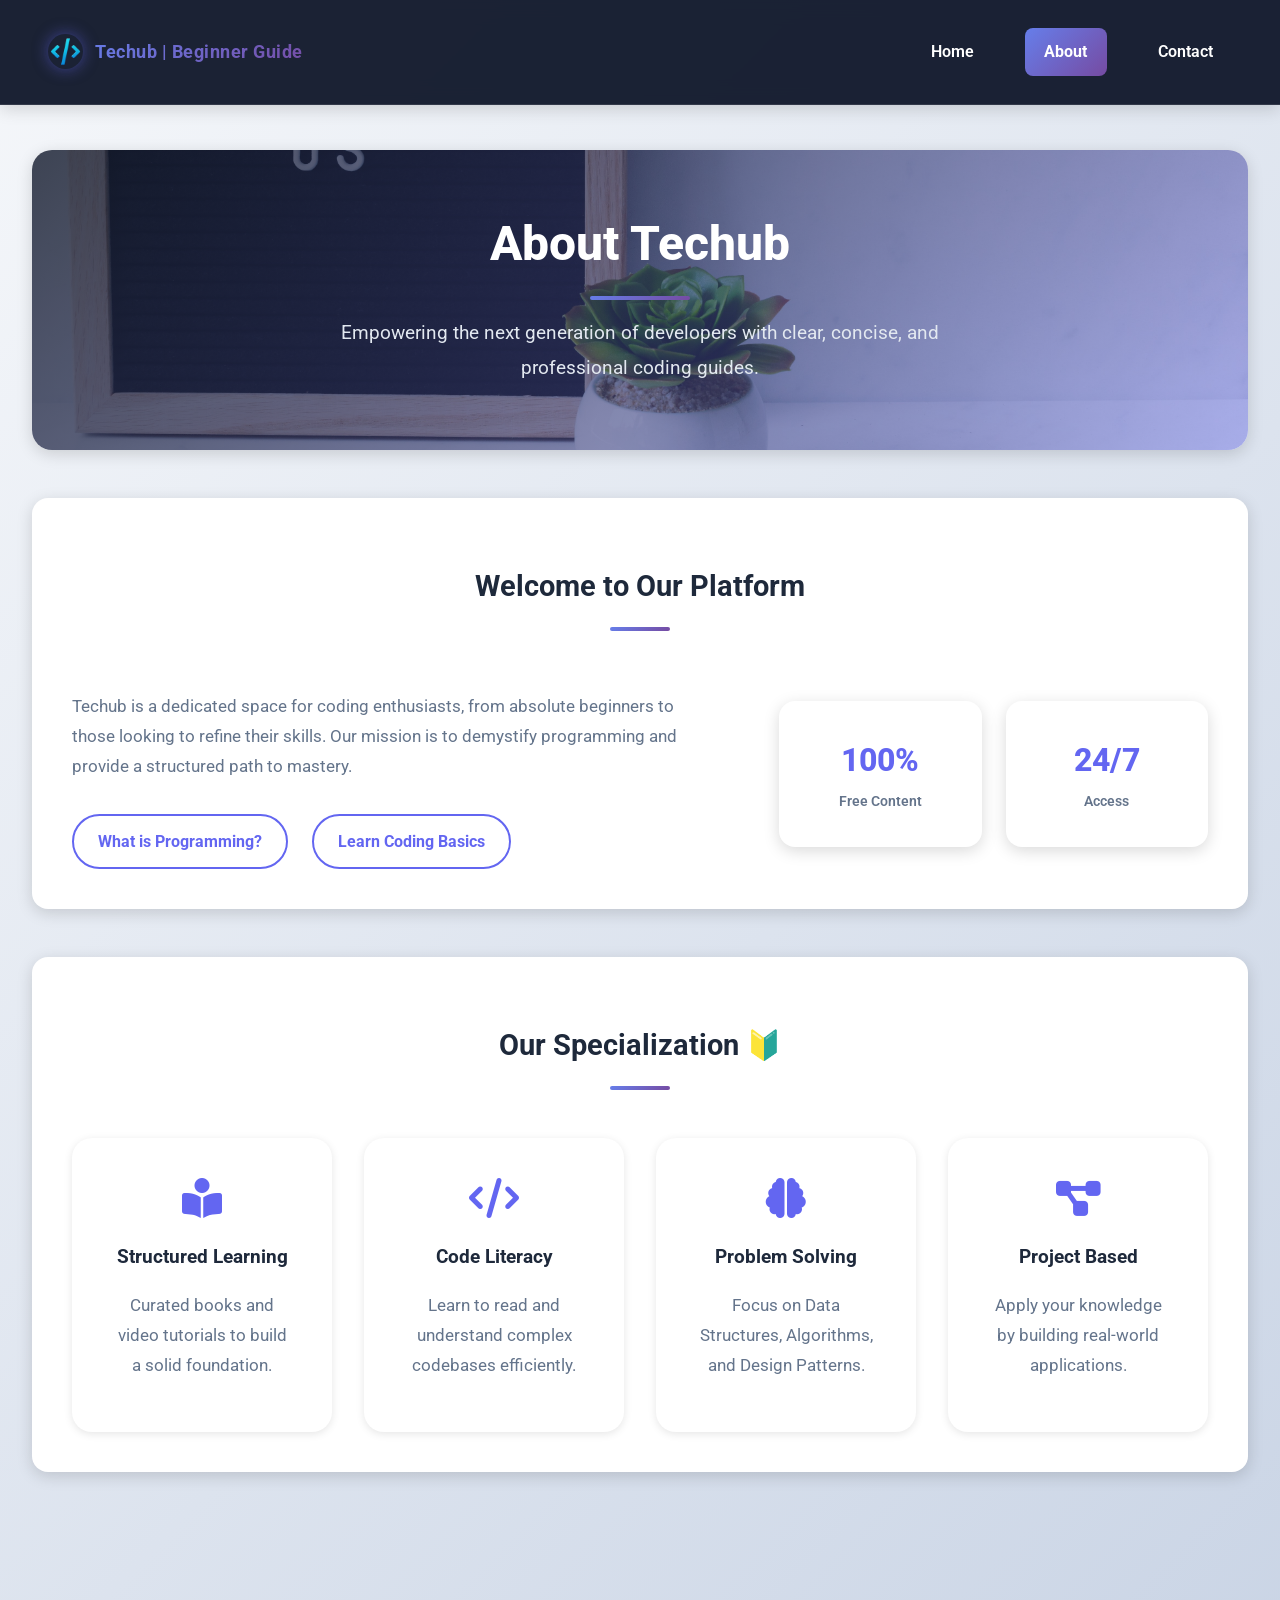
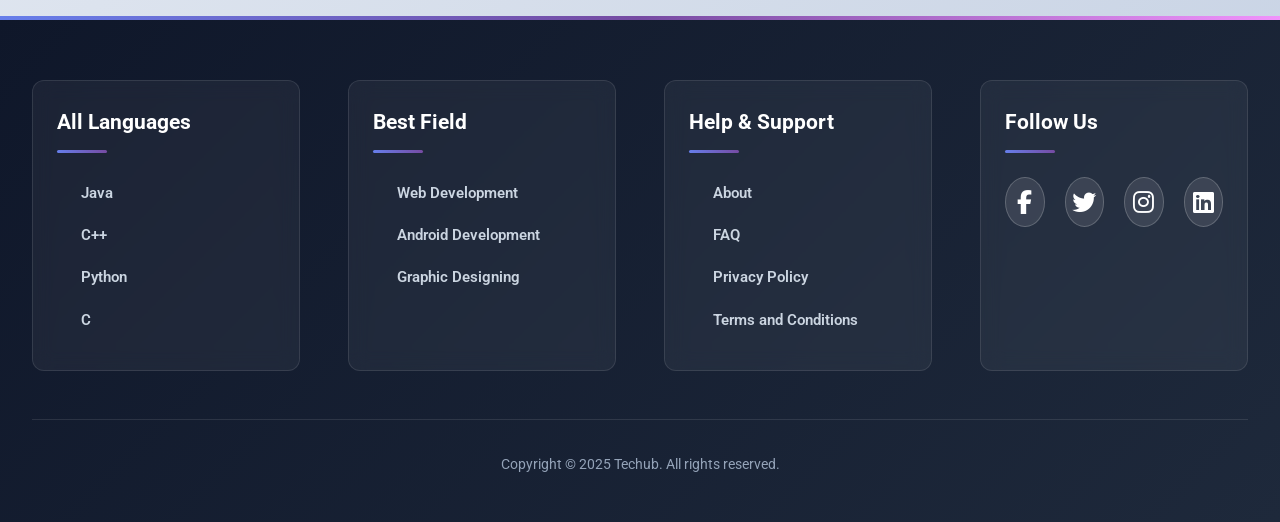
==== html/about.html @ 3363e0a1 "first commit" ====
<!DOCTYPE html>
<html lang="en">

<head>
    <meta charset="UTF-8">
    <meta http-equiv="X-UA-Compatible" content="IE=edge">
    <meta name="viewport" content="width=device-width, initial-scale=1.0">
    <meta name="description" content="Learn about Techub, a platform for coding enthusiasts to explore programming languages and techniques.">

    <!-- Font family -->
    <link href="https://fonts.googleapis.com/css2?family=Roboto:wght@100;400;700&display=swap" rel="stylesheet">

    <!-- Font Awesome CDN -->
    <link rel="stylesheet" href="https://cdnjs.cloudflare.com/ajax/libs/font-awesome/6.4.2/css/all.min.css">

    <!-- CSS -->
    <link rel="stylesheet" href="../css/style.css" type="text/css">
    <link rel="stylesheet" href="../css/footer.css" type="text/css">
    <link rel="stylesheet" href="../css/about.css" type="text/css">

    <!-- Favicon -->
    <link rel="icon" href="../images/codesss.png" type="image/png">

    <title>Techub | About Us</title>
</head>

<body>
    <!-- Navigation bar -->
    <header>
        <nav class="navbar">
            <div class="logo">
                <a href="../index.html">
                    <img src="../images/codesss.png" alt="Techub Logo">
                    <span>Techub | Beginner Guide</span>
                </a>
            </div>
            <button class="menu-toggle" aria-controls="primary-navigation" aria-expanded="false">
                <span class="sr-only">Menu</span>
                <i class="fas fa-bars"></i>
            </button>
            <ul id="primary-navigation" class="nav-links" data-visible="false">
                <li><a href="../index.html">Home</a></li>
                <li><a href="./about.html" class="active">About</a></li>
                <li><a href="./contact.html">Contact</a></li>
            </ul>
        </nav>
    </header>

    <!-- Main content -->
    <main>
        <section class="hero-sub">
            <div class="hero-overlay"></div>
            <img src="../images/about.jpg" alt="About Techub">
            <div class="hero-content">
                <h1>About Techub</h1>
                <p>Empowering the next generation of developers with clear, concise, and professional coding guides.</p>
            </div>
        </section>

        <section class="about-welcome">
            <div class="section-header">
                <h2>Welcome to Our Platform</h2>
                <div class="accent-line"></div>
            </div>
            <div class="welcome-grid">
                <div class="welcome-text">
                    <p>Techub is a dedicated space for coding enthusiasts, from absolute beginners to those looking to refine their skills. Our mission is to demystify programming and provide a structured path to mastery.</p>
                    <div class="welcome-links">
                        <a href="https://www.javatpoint.com/programming-language" class="outline-btn">What is Programming?</a>
                        <a href="https://www.javatpoint.com/c-programming-language-tutorial" class="outline-btn">Learn Coding Basics</a>
                    </div>
                </div>
                <div class="welcome-stats">
                    <div class="mini-stat">
                        <span class="num">100%</span>
                        <span class="label">Free Content</span>
                    </div>
                    <div class="mini-stat">
                        <span class="num">24/7</span>
                        <span class="label">Access</span>
                    </div>
                </div>
            </div>
        </section>

        <section class="specialization-modern">
            <div class="section-header">
                <h2>Our Specialization 🔰</h2>
                <div class="accent-line"></div>
            </div>
            <div class="spec-grid">
                <div class="spec-card">
                    <i class="fas fa-book-reader"></i>
                    <h3>Structured Learning</h3>
                    <p>Curated books and video tutorials to build a solid foundation.</p>
                </div>
                <div class="spec-card">
                    <i class="fas fa-code"></i>
                    <h3>Code Literacy</h3>
                    <p>Learn to read and understand complex codebases efficiently.</p>
                </div>
                <div class="spec-card">
                    <i class="fas fa-brain"></i>
                    <h3>Problem Solving</h3>
                    <p>Focus on Data Structures, Algorithms, and Design Patterns.</p>
                </div>
                <div class="spec-card">
                    <i class="fas fa-project-diagram"></i>
                    <h3>Project Based</h3>
                    <p>Apply your knowledge by building real-world applications.</p>
                </div>
            </div>
        </section>
    </main>

    <!-- Footer -->
    <footer id="footer">
        <div class="f-container">
            <div class="f-row">
                <div class="f-column">
                    <h4>All Languages</h4>
                    <ul>
                        <li><a href="https://www.geeksforgeeks.org/java-tutorial/">Java</a></li>
                        <li><a href="https://www.geeksforgeeks.org/c-plus-plus/">C++</a></li>
                        <li><a href="https://www.geeksforgeeks.org/python-programming-language/">Python</a></li>
                        <li><a href="https://www.geeksforgeeks.org/c-programming-language/">C</a></li>
                    </ul>
                </div>
                <div class="f-column">
                    <h4>Best Field</h4>
                    <ul>
                        <li><a href="https://www.freecodecamp.org/news/tag/web-development/">Web Development</a></li>
                        <li><a href="https://www.freecodecamp.org/news/tag/android-app-development/">Android Development</a></li>
                        <li><a href="https://www.freecodecamp.org/news/tag/graphic-design/">Graphic Designing</a></li>
                    </ul>
                </div>
                <div class="f-column">
                    <h4>Help & Support</h4>
                    <ul>
                        <li><a href="./about.html">About</a></li>
                        <li><a href="./FAQ.html">FAQ</a></li>
                        <li><a href="./privacy_policy.html">Privacy Policy</a></li>
                        <li><a href="./T&C.html">Terms and Conditions</a></li>
                    </ul>
                </div>
                <div class="f-column">
                    <h4>Follow Us</h4>
                    <div class="social-links">
                        <a href="https://www.facebook.com/" target="_blank"><i class="fab fa-facebook-f"></i></a>
                        <a href="https://twitter.com/keshav_legend" target="_blank"><i class="fab fa-twitter"></i></a>
                        <a href="https://www.instagram.com/keshav._.legend/?hl=en" target="_blank"><i class="fab fa-instagram"></i></a>
                        <a href="https://www.linkedin.com/in/keshav-jha%F0%9F%94%B0-7325a3212/" target="_blank"><i class="fa-brands fa-linkedin"></i></a>
                    </div>
                </div>
            </div>
        </div>
        <p class="copyright">Copyright © 2025 Techub. All rights reserved.</p>
    </footer>

    <!-- JavaScript -->
    <script src="../js/script.js" type="text/javascript"></script>
</body>

</html>
---- css/style.css ----
/* MODERN NAVBAR STYLES */
:root {
    --primary-color: #6366f1;
    --secondary-color: #8b5cf6;
    --accent-color: #10b981;
    --dark-bg: #0f172a;
    --card-bg: #ffffff;
    --text-primary: #1e293b;
    --text-secondary: #64748b;
    --gradient-1: linear-gradient(135deg, #667eea 0%, #764ba2 100%);
    --gradient-2: linear-gradient(135deg, #f093fb 0%, #f5576c 100%);
    --shadow-sm: 0 2px 8px rgba(0, 0, 0, 0.1);
    --shadow-md: 0 4px 16px rgba(0, 0, 0, 0.15);
    --shadow-lg: 0 8px 32px rgba(0, 0, 0, 0.2);
}

.navbar {
    display: flex;
    justify-content: space-between;
    align-items: center;
    background: rgba(15, 23, 42, 0.95);
    backdrop-filter: blur(10px);
    line-height: 6vh;
    padding: 8px 2rem;
    position: fixed;
    width: 100%;
    top: 0;
    z-index: 1000;
    transition: all 0.3s ease;
    box-shadow: var(--shadow-md);
    border-bottom: 1px solid rgba(255, 255, 255, 0.1);
}

.navbar.scrolled {
    padding: 5px 2rem;
    background: rgba(15, 23, 42, 0.98);
    box-shadow: var(--shadow-lg);
}

.logo {
    display: flex;
    align-items: center;
    justify-content: center;
    margin-left: 1rem;
}

.logo a {
    display: flex;
    align-items: center;
    flex-wrap: nowrap;
    text-decoration: none;
    transition: transform 0.3s ease;
}

.logo a:hover {
    transform: scale(1.05);
}

.logo img {
    width: 35px;
    height: 35px;
    margin-right: 0.75rem;
    border-radius: 50%;
    box-shadow: 0 0 15px rgba(99, 102, 241, 0.5);
    transition: all 0.3s ease;
}

.logo img:hover {
    box-shadow: 0 0 25px rgba(99, 102, 241, 0.8);
}

.logo a span {
    color: #fff;
    font-size: 1.1rem;
    font-weight: 700;
    background: linear-gradient(135deg, #667eea 0%, #764ba2 100%);
    -webkit-background-clip: text;
    -webkit-text-fill-color: transparent;
    background-clip: text;
    letter-spacing: 0.5px;
}

.menu-toggle {
    display: none;
    background: none;
    border: none;
    color: #fff;
    font-size: 1.8rem;
    cursor: pointer;
    padding: 0.5rem;
    border-radius: 8px;
    transition: all 0.3s ease;
}

.menu-toggle:hover {
    background-color: rgba(99, 102, 241, 0.2);
    transform: rotate(90deg);
}

.menu-toggle:focus {
    outline: 2px solid #6366f1;
}

.nav-links {
    list-style: none;
    display: flex;
    align-items: center;
    justify-content: center;
    margin-right: 1rem;
    padding: 0;
    gap: 2rem;
}

.nav-links a {
    color: #fff;
    text-decoration: none;
    font-size: 1rem;
    font-weight: 600;
    padding: 0.6rem 1.2rem;
    border-radius: 8px;
    transition: all 0.2s ease-in-out;
    display: flex;
    align-items: center;
    justify-content: center;
}

.nav-links a:hover {
    background-color: rgba(255, 255, 255, 0.1);
    color: #fff;
}

.nav-links a.active {
    background: var(--gradient-1);
    color: #fff;
    font-weight: 700;
}

.sr-only {
    position: absolute;
    width: 1px;
    height: 1px;
    padding: 0;
    margin: -1px;
    overflow: hidden;
    clip: rect(0, 0, 0, 0);
    white-space: nowrap;
    border: 0;
}

/* General styles */
* {
    margin: 0;
    padding: 0;
    box-sizing: border-box;
}

html {
    scroll-behavior: smooth;
}

body {
    font-family: 'Inter', 'Roboto', sans-serif;
    margin: 0;
    padding-top: 70px;
    line-height: 1.7;
    color: var(--text-primary);
    background: linear-gradient(135deg, #f5f7fa 0%, #c3cfe2 100%);
    min-height: 100vh;
}

main {
    max-width: 1400px;
    margin: 0 auto;
    padding: 2rem;
}

section {
    margin: 3rem 0;
    padding: 2.5rem;
    background: var(--card-bg);
    border-radius: 16px;
    box-shadow: var(--shadow-md);
    transition: all 0.3s ease;
    animation: fadeInUp 0.6s ease-out;
}

section:hover {
    transform: translateY(-5px);
    box-shadow: var(--shadow-lg);
}

@keyframes fadeInUp {
    from {
        opacity: 0;
        transform: translateY(30px);
    }
    to {
        opacity: 1;
        transform: translateY(0);
    }
}

h1 {
    color: var(--text-primary);
    font-size: 2.5rem;
    margin-bottom: 1.5rem;
    font-weight: 800;
    background: var(--gradient-1);
    -webkit-background-clip: text;
    -webkit-text-fill-color: transparent;
    background-clip: text;
    text-align: center;
    position: relative;
    padding-bottom: 1rem;
}

h1::after {
    content: '';
    position: absolute;
    bottom: 0;
    left: 50%;
    transform: translateX(-50%);
    width: 100px;
    height: 4px;
    background: var(--gradient-1);
    border-radius: 2px;
}

h2 {
    color: var(--text-primary);
    font-size: 1.8rem;
    margin-bottom: 1rem;
    font-weight: 700;
    margin-top: 1.5rem;
}

p, ul {
    font-size: 1.05rem;
    margin: 0.75rem 0;
    color: var(--text-secondary);
    line-height: 1.8;
}

ul {
    padding-left: 2rem;
}

ul li {
    margin: 0.5rem 0;
    position: relative;
}

ul li::marker {
    color: var(--accent-color);
}

img {
    max-width: 100%;
    height: auto;
    display: block;
    margin: 1.5rem auto;
    border-radius: 12px;
    box-shadow: var(--shadow-sm);
}

.youtube {
    display: grid;
    grid-template-columns: repeat(auto-fit, minmax(300px, 1fr));
    gap: 1.5rem;
    margin-top: 1.5rem;
}

.youtube iframe {
    width: 100%;
    aspect-ratio: 16 / 9;
    border-radius: 12px;
    box-shadow: var(--shadow-md);
    transition: all 0.3s ease;
}

.youtube iframe:hover {
    transform: scale(1.02);
    box-shadow: var(--shadow-lg);
}

a {
    color: var(--primary-color);
    text-decoration: none;
    font-weight: 600;
    transition: all 0.3s ease;
}

a:hover {
    color: var(--secondary-color);
    text-decoration: none;
}

/* Hero Section Enhancement */
.hero {
    position: relative;
    overflow: hidden;
    padding: 0;
    min-height: 500px;
    display: flex;
    align-items: center;
    justify-content: center;
}

.hero-overlay {
    position: absolute;
    top: 0;
    left: 0;
    width: 100%;
    height: 100%;
    background: linear-gradient(135deg, rgba(15, 23, 42, 0.8) 0%, rgba(99, 102, 241, 0.4) 100%);
    z-index: 1;
}

.hero img {
    position: absolute;
    top: 0;
    left: 0;
    width: 100%;
    height: 100%;
    object-fit: cover;
    z-index: 0;
    margin: 0;
    border-radius: 0;
}

.hero .text-content {
    position: relative;
    z-index: 2;
    text-align: center;
    padding: 4rem 2rem;
    max-width: 900px;
    margin: 0 auto;
    background: none;
    border-radius: 0;
}

.hero-title {
    font-size: 3.5rem;
    font-weight: 800;
    color: #fff;
    margin-bottom: 1.5rem;
    line-height: 1.2;
    background: linear-gradient(to right, #fff, #cbd5e1);
    -webkit-background-clip: text;
    -webkit-text-fill-color: transparent;
    text-shadow: none;
}

.hero-subtitle {
    font-size: 1.25rem;
    color: #e2e8f0 !important;
    margin-bottom: 2.5rem;
    max-width: 700px;
    margin-left: auto;
    margin-right: auto;
}

.hero-features {
    display: flex;
    justify-content: center;
    gap: 2rem;
    margin-bottom: 3rem;
    flex-wrap: wrap;
}

.hero-features span {
    background: rgba(255, 255, 255, 0.1);
    padding: 0.75rem 1.5rem;
    border-radius: 50px;
    backdrop-filter: blur(5px);
    border: 1px solid rgba(255, 255, 255, 0.2);
    font-size: 0.95rem;
    color: #fff;
    display: flex;
    align-items: center;
    gap: 0.5rem;
}

.cta-button {
    display: inline-flex;
    align-items: center;
    gap: 0.75rem;
    background: var(--gradient-1);
    color: #fff !important;
    padding: 1.25rem 2.5rem;
    border-radius: 50px;
    font-size: 1.1rem;
    font-weight: 700;
    transition: all 0.3s cubic-bezier(0.4, 0, 0.2, 1);
    box-shadow: 0 10px 25px rgba(99, 102, 241, 0.4);
}

.cta-button:hover {
    transform: translateY(-3px) scale(1.02);
    box-shadow: 0 15px 35px rgba(99, 102, 241, 0.6);
    color: #fff;
}

/* Stats Section */
.stats-section {
    display: grid;
    grid-template-columns: repeat(3, 1fr);
    gap: 2rem;
    margin: -3rem auto 3rem;
    position: relative;
    z-index: 10;
    max-width: 1000px;
    padding: 2.5rem;
    background: #fff;
    border-radius: 20px;
    box-shadow: var(--shadow-lg);
}

.stat-item {
    text-align: center;
    display: flex;
    flex-direction: column;
    align-items: center;
}

.stat-item i {
    font-size: 2.5rem;
    margin-bottom: 1rem;
    background: var(--gradient-1);
    -webkit-background-clip: text;
    -webkit-text-fill-color: transparent;
}

.stat-number {
    font-size: 2.5rem;
    font-weight: 800;
    color: var(--text-primary);
    line-height: 1;
    margin-bottom: 0.25rem;
}

.stat-label {
    font-size: 1rem;
    color: var(--text-secondary);
    font-weight: 600;
    text-transform: uppercase;
    letter-spacing: 1px;
}

/* Section Header */
.section-header {
    text-align: center;
    margin-bottom: 3rem;
}

.section-header p {
    font-size: 1.2rem;
    color: var(--text-secondary);
    max-width: 600px;
    margin: 0 auto;
}

.languages {
    background: linear-gradient(135deg, #0f172a 0%, #1e293b 100%);
    color: #fff;
    padding: 5rem 2rem;
}

.languages-grid {
    display: grid;
    grid-template-columns: repeat(auto-fit, minmax(320px, 1fr));
    gap: 2.5rem;
    margin-top: 3rem;
}

.language-card {
    background: rgba(255, 255, 255, 0.05);
    padding: 2.5rem;
    margin: 0;
    border-radius: 20px;
    backdrop-filter: blur(10px);
    border: 1px solid rgba(255, 255, 255, 0.1);
    transition: all 0.4s cubic-bezier(0.175, 0.885, 0.32, 1.275);
    display: flex;
    flex-direction: column;
}

.language-card.featured {
    background: rgba(99, 102, 241, 0.1);
    border-color: rgba(99, 102, 241, 0.3);
    transform: scale(1.05);
    z-index: 1;
    box-shadow: 0 20px 40px rgba(0, 0, 0, 0.3);
}

.language-card:hover {
    background: rgba(255, 255, 255, 0.1);
    transform: translateY(-10px) scale(1.02);
    box-shadow: 0 25px 50px rgba(0, 0, 0, 0.4);
    border-color: rgba(255, 255, 255, 0.2);
}

.language-card h2 {
    color: #fff;
    margin-top: 0;
    font-size: 1.75rem;
    margin-bottom: 1.5rem;
    display: flex;
    align-items: center;
    gap: 1rem;
}

.language-card h2 i {
    color: var(--primary-color);
    font-size: 2rem;
}

.language-card.featured h2 i {
    color: #fff;
}

.card-content p {
    color: #cbd5e1 !important;
    margin: 1.25rem 0;
    display: flex; 
    align-items: flex-start;
    gap: 1rem;
    line-height: 1.6;
}

.card-content p i {
    color: var(--accent-color);
    margin-top: 0.25rem;
    flex-shrink: 0;
}

.language-card.featured .card-content p i {
    color: #fff;
}

/* JavaScript Section */
.js-content {
    display: grid;
    grid-template-columns: 1.2fr 1fr;
    gap: 3rem;
    align-items: center;
}

.code-window {
    background: #0f172a;
    border-radius: 12px;
    overflow: hidden;
    box-shadow: var(--shadow-lg);
    margin-top: 2rem;
}

.code-header {
    background: #1e293b;
    padding: 0.75rem 1rem;
    display: flex;
    align-items: center;
    gap: 0.5rem;
}

.dot {
    width: 12px;
    height: 12px;
    border-radius: 50%;
}

.dot.red { background: #ef4444; }
.dot.yellow { background: #f59e0b; }
.dot.green { background: #10b981; }

.file-name {
    color: #94a3b8;
    font-size: 0.85rem;
    margin-left: 0.5rem;
    font-family: monospace;
}

.code-example {
    background: transparent;
    border: none;
    margin: 0;
    padding: 1.5rem;
}

.youtube-grid {
    display: flex;
    flex-direction: column;
    gap: 1.5rem;
}

.youtube-grid iframe {
    width: 100%;
    aspect-ratio: 16 / 9;
    border-radius: 12px;
    box-shadow: var(--shadow-md);
}

/* React Section */
.react-section {
    background: linear-gradient(135deg, #f8fafc 0%, #e2e8f0 100%);
}

.react-container {
    display: grid;
    grid-template-columns: 1fr 1fr;
    gap: 4rem;
    align-items: center;
}

.react-features {
    display: flex;
    flex-direction: column;
    gap: 2rem;
    margin-top: 2.5rem;
}

.react-feature {
    display: flex;
    gap: 1.5rem;
    align-items: flex-start;
}

.react-feature i {
    font-size: 1.5rem;
    color: #61dafb;
    background: #20232a;
    padding: 1rem;
    border-radius: 12px;
    flex-shrink: 0;
}

.react-feature h3 {
    margin: 0 0 0.5rem;
    font-size: 1.25rem;
    color: var(--text-primary);
}

.react-feature p {
    margin: 0;
    font-size: 0.95rem;
}

.react-visual img {
    width: 100%;
    filter: drop-shadow(0 20px 40px rgba(0, 0, 0, 0.1));
    transition: transform 0.5s ease;
}

.react-visual img:hover {
    transform: scale(1.05) rotate(2deg);
}

/* Learning Section */
.learning-grid {
    display: grid;
    grid-template-columns: 1fr 1.5fr;
    gap: 4rem;
    align-items: center;
}

.learning-tips {
    display: flex;
    flex-direction: column;
    gap: 1.5rem;
}

.tip-item {
    display: flex;
    gap: 1.25rem;
    align-items: center;
    background: #f8fafc;
    padding: 1.5rem;
    border-radius: 12px;
    border-left: 4px solid var(--primary-color);
    transition: transform 0.3s ease;
}

.tip-item:hover {
    transform: translateX(10px);
}

.tip-item i {
    color: var(--accent-color);
    font-size: 1.25rem;
}

.channel-btn {
    display: inline-flex;
    align-items: center;
    gap: 0.75rem;
    background: #ff0000;
    color: #fff !important;
    padding: 1rem 2rem;
    border-radius: 50px;
    font-weight: 700;
    margin-top: 1rem;
    align-self: flex-start;
}

@media (max-width: 992px) {
    .js-content, .react-container, .learning-grid {
        grid-template-columns: 1fr;
        gap: 3rem;
    }
    
    .react-visual {
        order: -1;
    }
}

/* Icon Styling */
h1 i, h2 i {
    margin-right: 0.5rem;
    color: var(--primary-color);
}

.languages h1 i, .languages h2 i {
    color: #fff;
}

p i {
    color: var(--accent-color);
    margin-right: 0.5rem;
}

.languages p i {
    color: #fff;
}

/* Tablet and larger phones (max-width: 768px) */
@media (max-width: 768px) {
    .navbar {
        padding: 8px 1rem;
    }

    .menu-toggle {
        display: block;
    }

    .nav-links {
        display: none;
        flex-direction: column;
        width: 100%;
        background: rgba(15, 23, 42, 0.98);
        backdrop-filter: blur(10px);
        position: absolute;
        top: 100%;
        left: 0;
        padding: 1.5rem;
        margin-right: 0;
        gap: 0.75rem;
        animation: slideDown 0.3s ease-out;
        box-shadow: var(--shadow-lg);
        border-top: 1px solid rgba(255, 255, 255, 0.1);
    }

    @keyframes slideDown {
        from {
            opacity: 0;
            transform: translateY(-10px);
        }
        to {
            opacity: 1;
            transform: translateY(0);
        }
    }

    .nav-links[data-visible="true"] {
        display: flex;
    }

    .nav-links li {
        margin: 0.5rem 0;
    }

    .nav-links a {
        padding: 1rem;
        width: 100%;
        text-align: center;
        background-color: rgba(255, 255, 255, 0.05);
        border-radius: 8px;
    }

    body {
        padding-top: 60px;
    }

    main {
        padding: 1rem;
    }

    section {
        padding: 1.5rem;
        margin: 2rem 0;
    }

    h1 {
        font-size: 2rem;
    }

    h1::after {
        width: 80px;
    }

    h2 {
        font-size: 1.5rem;
    }

    p, ul {
        font-size: 0.95rem;
    }

    .hero {
        min-height: 400px;
    }

    .hero-title {
        font-size: 2.5rem;
    }

    .hero-subtitle {
        font-size: 1.1rem;
        margin-bottom: 2rem;
    }

    .stats-section {
        grid-template-columns: 1fr;
        margin: 2rem 0;
        padding: 1.5rem;
    }

    .stat-number {
        font-size: 2rem;
    }

    .hero img {
        max-height: none;
    }

    .text-content {
        padding: 3rem 1rem;
    }

    .text-content p {
        font-size: 0.95rem;
    }

    .youtube {
        grid-template-columns: 1fr;
    }

    .youtube iframe {
        max-width: 100%;
    }

    .languages h2 {
        font-size: 1.5rem;
    }
}

/* Small phones (max-width: 576px) */
@media (max-width: 576px) {
    .navbar {
        padding: 8px 0.75rem;
    }

    .logo {
        margin-left: 0.5rem;
    }

    .logo img {
        width: 28px;
        height: 28px;
        margin-right: 0.5rem;
    }

    .logo a span {
        font-size: 0.95rem;
    }

    .menu-toggle {
        font-size: 1.5rem;
    }

    .nav-links {
        padding: 1rem;
        margin-right: 0;
    }

    body {
        padding-top: 55px;
    }

    main {
        padding: 0.75rem;
    }

    section {
        padding: 1.25rem;
        margin: 1.5rem 0;
    }

    h1 {
        font-size: 1.75rem;
    }

    h1::after {
        width: 60px;
    }

    h2 {
        font-size: 1.3rem;
    }

    p, ul {
        font-size: 0.9rem;
    }

    .text-content p {
        font-size: 0.9rem;
    }

    .youtube iframe {
        max-width: 100%;
    }

    .languages h2 {
        font-size: 1.3rem;
    }
}
---- css/footer.css ----
/* Modern Footer Styles */
#footer {
    background: linear-gradient(135deg, #0f172a 0%, #1e293b 100%);
    color: #fff;
    padding: 4rem 2rem 2rem;
    margin-top: 4rem;
    position: relative;
    overflow: hidden;
}

#footer::before {
    content: '';
    position: absolute;
    top: 0;
    left: 0;
    right: 0;
    height: 4px;
    background: linear-gradient(90deg, #667eea 0%, #764ba2 50%, #f093fb 100%);
}

.f-container {
    max-width: 1400px;
    margin: 0 auto;
    position: relative;
    z-index: 1;
}

.f-row {
    display: grid;
    grid-template-columns: repeat(auto-fit, minmax(250px, 1fr));
    gap: 3rem;
    margin-bottom: 3rem;
}

.f-column {
    padding: 1.5rem;
    background: rgba(255, 255, 255, 0.05);
    border-radius: 12px;
    backdrop-filter: blur(10px);
    border: 1px solid rgba(255, 255, 255, 0.1);
    transition: all 0.3s ease;
}

.f-column:hover {
    transform: translateY(-5px);
    background: rgba(255, 255, 255, 0.08);
    box-shadow: 0 8px 32px rgba(0, 0, 0, 0.3);
}

.f-column h4 {
    font-size: 1.3rem;
    margin-bottom: 1.5rem;
    color: #fff;
    font-weight: 700;
    position: relative;
    padding-bottom: 0.75rem;
}

.f-column h4::after {
    content: '';
    position: absolute;
    bottom: 0;
    left: 0;
    width: 50px;
    height: 3px;
    background: linear-gradient(90deg, #667eea 0%, #764ba2 100%);
    border-radius: 2px;
}

.f-column ul {
    list-style: none;
    padding: 0;
    margin: 0;
}

.f-column ul li {
    margin-bottom: 0.75rem;
}

.f-column ul li a {
    color: #cbd5e1;
    text-decoration: none;
    font-size: 0.95rem;
    transition: all 0.3s ease;
    display: inline-block;
    position: relative;
    padding-left: 1.5rem;
}

.f-column ul li a::before {
    content: '→';
    position: absolute;
    left: 0;
    opacity: 0;
    transform: translateX(-10px);
    transition: all 0.3s ease;
    color: #667eea;
}

.f-column ul li a:hover {
    color: #fff;
    transform: translateX(5px);
    padding-left: 1.75rem;
}

.f-column ul li a:hover::before {
    opacity: 1;
    transform: translateX(0);
}

.social-links {
    display: flex;
    justify-content: center;
    gap: 1.25rem;
    margin-top: 1rem;
}

.social-links a {
    color: #fff;
    font-size: 1.5rem;
    width: 50px;
    height: 50px;
    display: flex;
    align-items: center;
    justify-content: center;
    border-radius: 50%;
    background: rgba(255, 255, 255, 0.1);
    border: 1px solid rgba(255, 255, 255, 0.2);
    transition: all 0.3s ease;
    position: relative;
    overflow: hidden;
}

.social-links a::before {
    content: '';
    position: absolute;
    top: 0;
    left: 0;
    width: 100%;
    height: 100%;
    background: linear-gradient(135deg, #667eea 0%, #764ba2 100%);
    opacity: 0;
    transition: opacity 0.3s ease;
}

.social-links a:hover {
    transform: translateY(-5px) rotate(360deg);
    box-shadow: 0 8px 20px rgba(102, 126, 234, 0.4);
    border-color: transparent;
}

.social-links a:hover::before {
    opacity: 1;
}

.social-links a i {
    position: relative;
    z-index: 1;
}

.copyright {
    margin-top: 2rem;
    padding-top: 2rem;
    border-top: 1px solid rgba(255, 255, 255, 0.1);
    font-size: 0.9rem;
    color: #94a3b8;
    text-align: center;
}

/* Tablet and larger phones (max-width: 768px) */
@media (max-width: 768px) {
    #footer {
        padding: 3rem 1.5rem 1.5rem;
    }

    .f-row {
        grid-template-columns: 1fr;
        gap: 2rem;
    }

    .f-column {
        padding: 1.25rem;
    }

    .f-column h4 {
        font-size: 1.2rem;
    }

    .f-column ul li a {
        font-size: 0.9rem;
    }

    .social-links a {
        width: 45px;
        height: 45px;
        font-size: 1.3rem;
    }

    .copyright {
        font-size: 0.85rem;
    }
}

/* Small phones (max-width: 576px) */
@media (max-width: 576px) {
    #footer {
        padding: 2.5rem 1rem 1.25rem;
        margin-top: 3rem;
    }

    .f-column {
        padding: 1rem;
    }

    .f-column h4 {
        font-size: 1.1rem;
    }

    .f-column ul li a {
        font-size: 0.85rem;
    }

    .social-links a {
        width: 40px;
        height: 40px;
        font-size: 1.2rem;
    }

    .copyright {
        font-size: 0.8rem;
    }
}
---- css/about.css ----
/* About Page Styles */
.hero-sub {
    position: relative;
    height: 300px;
    display: flex;
    align-items: center;
    justify-content: center;
    overflow: hidden;
    border-radius: 20px;
    margin-bottom: 3rem;
}

.hero-sub img {
    position: absolute;
    width: 100%;
    height: 100%;
    object-fit: cover;
    z-index: 0;
}

.hero-sub .hero-content {
    position: relative;
    z-index: 2;
    text-align: center;
    color: #fff;
    padding: 2rem;
}

.hero-sub h1 {
    font-size: 3rem;
    color: #fff;
    margin-bottom: 1rem;
    background: none;
    -webkit-text-fill-color: initial;
}

.hero-sub p {
    color: #e2e8f0;
    font-size: 1.2rem;
    max-width: 600px;
}

.section-header {
    text-align: center;
    margin-bottom: 3rem;
}

.accent-line {
    width: 60px;
    height: 4px;
    background: var(--gradient-1);
    margin: 1rem auto;
    border-radius: 2px;
}

.welcome-grid {
    display: grid;
    grid-template-columns: 1.5fr 1fr;
    gap: 4rem;
    align-items: center;
}

.welcome-links {
    display: flex;
    gap: 1.5rem;
    margin-top: 2rem;
}

.outline-btn {
    padding: 0.75rem 1.5rem;
    border: 2px solid var(--primary-color);
    border-radius: 50px;
    color: var(--primary-color);
    font-weight: 700;
    transition: all 0.3s ease;
}

.outline-btn:hover {
    background: var(--primary-color);
    color: #fff;
}

.welcome-stats {
    display: grid;
    grid-template-columns: 1fr 1fr;
    gap: 1.5rem;
}

.mini-stat {
    background: #fff;
    padding: 2rem;
    border-radius: 16px;
    text-align: center;
    box-shadow: var(--shadow-md);
}

.mini-stat .num {
    display: block;
    font-size: 2rem;
    font-weight: 800;
    color: var(--primary-color);
}

.mini-stat .label {
    font-size: 0.9rem;
    color: var(--text-secondary);
    font-weight: 600;
}

.spec-grid {
    display: grid;
    grid-template-columns: repeat(auto-fit, minmax(250px, 1fr));
    gap: 2rem;
}

.spec-card {
    background: #fff;
    padding: 2.5rem;
    border-radius: 20px;
    text-align: center;
    box-shadow: var(--shadow-sm);
    transition: all 0.3s ease;
}

.spec-card:hover {
    transform: translateY(-10px);
    box-shadow: var(--shadow-lg);
}

.spec-card i {
    font-size: 2.5rem;
    color: var(--primary-color);
    margin-bottom: 1.5rem;
}

.spec-card h3 {
    margin-bottom: 1rem;
    color: var(--text-primary);
}

@media (max-width: 768px) {
    .welcome-grid {
        grid-template-columns: 1fr;
        gap: 2rem;
    }
    
    .hero-sub h1 {
        font-size: 2.2rem;
    }
}

/* FAQ Styles */
.faq-container {
    max-width: 900px;
    margin: 0 auto;
    display: flex;
    flex-direction: column;
    gap: 1.5rem;
}

.faq-item {
    background: #fff;
    border-radius: 16px;
    padding: 1.5rem 2rem;
    box-shadow: var(--shadow-sm);
    transition: all 0.3s ease;
}

.faq-item:hover {
    box-shadow: var(--shadow-md);
    transform: translateY(-3px);
}

.faq-question {
    display: flex;
    align-items: center;
    gap: 1rem;
    margin-bottom: 1rem;
    color: var(--primary-color);
}

.faq-question i {
    font-size: 1.5rem;
}

.faq-question h3 {
    margin: 0;
    font-size: 1.2rem;
    color: var(--text-primary);
}

.faq-answer p {
    margin: 0;
    color: var(--text-secondary);
    line-height: 1.6;
}
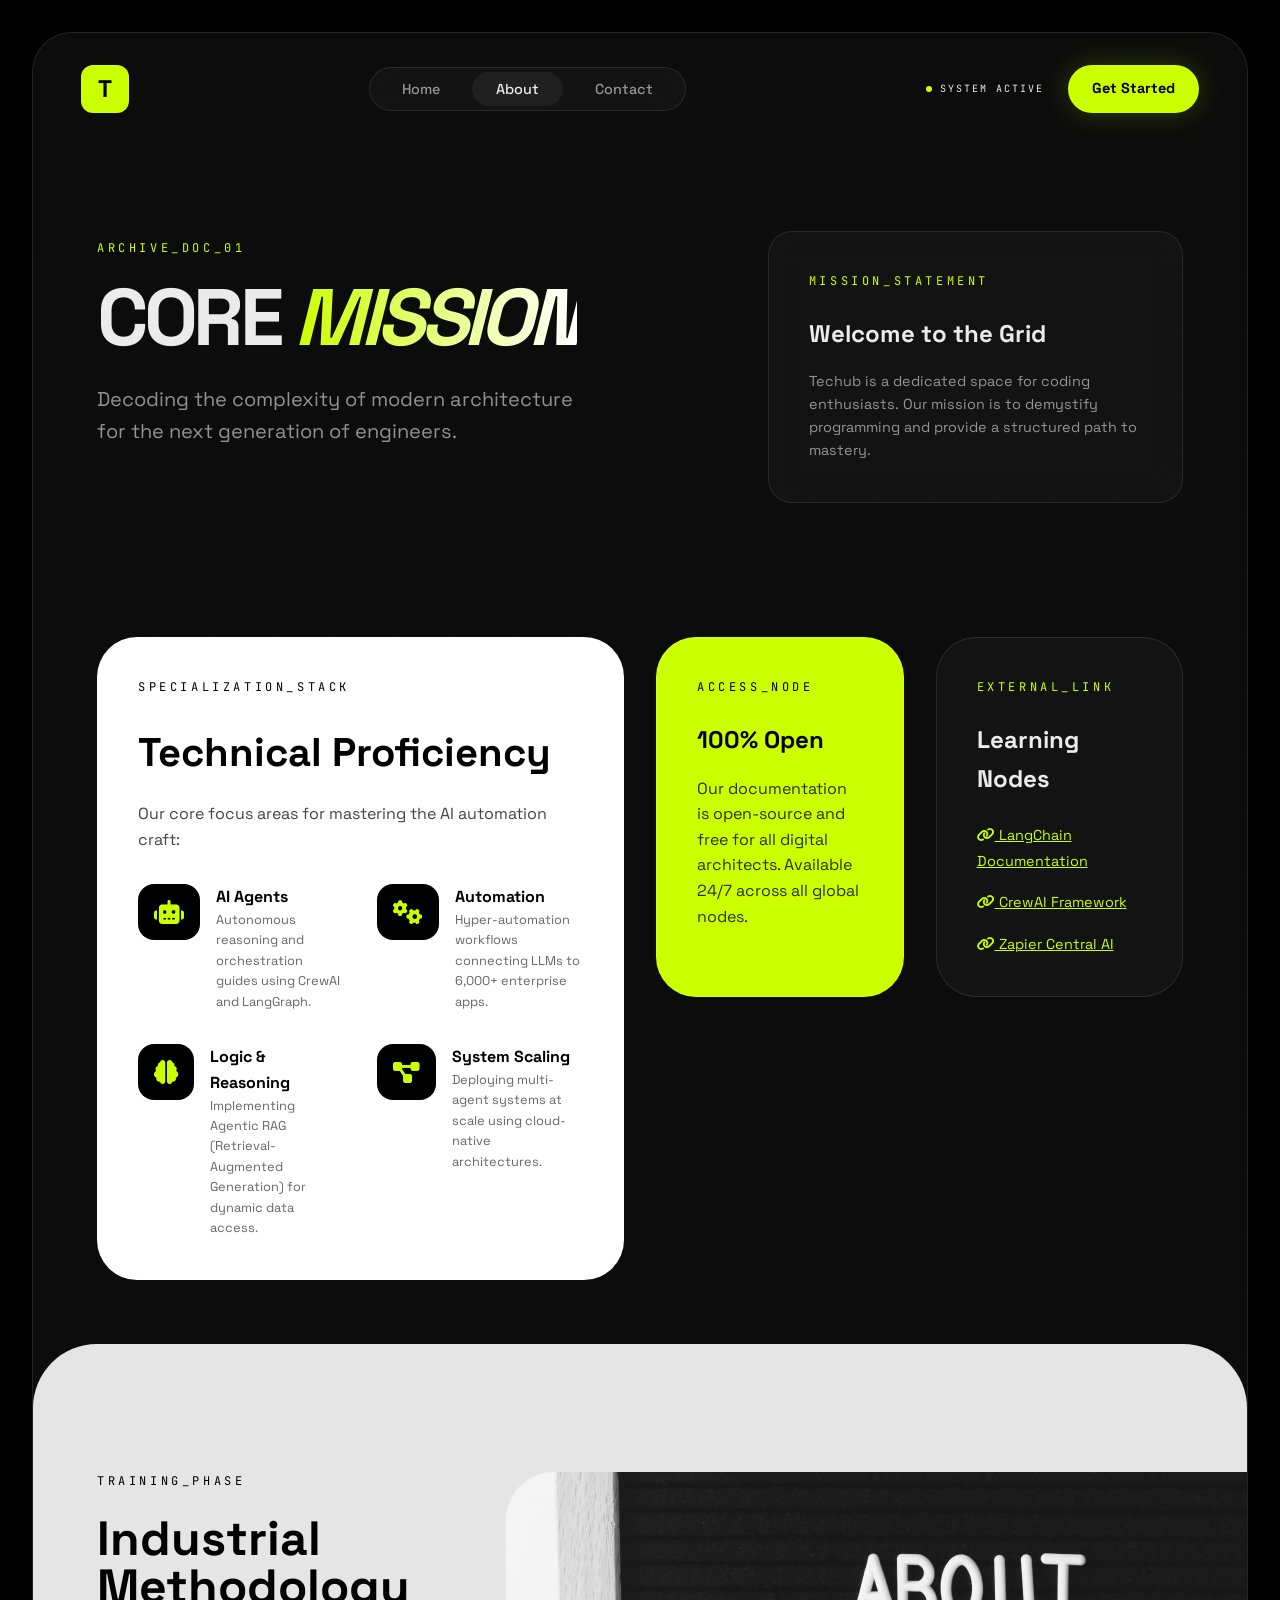
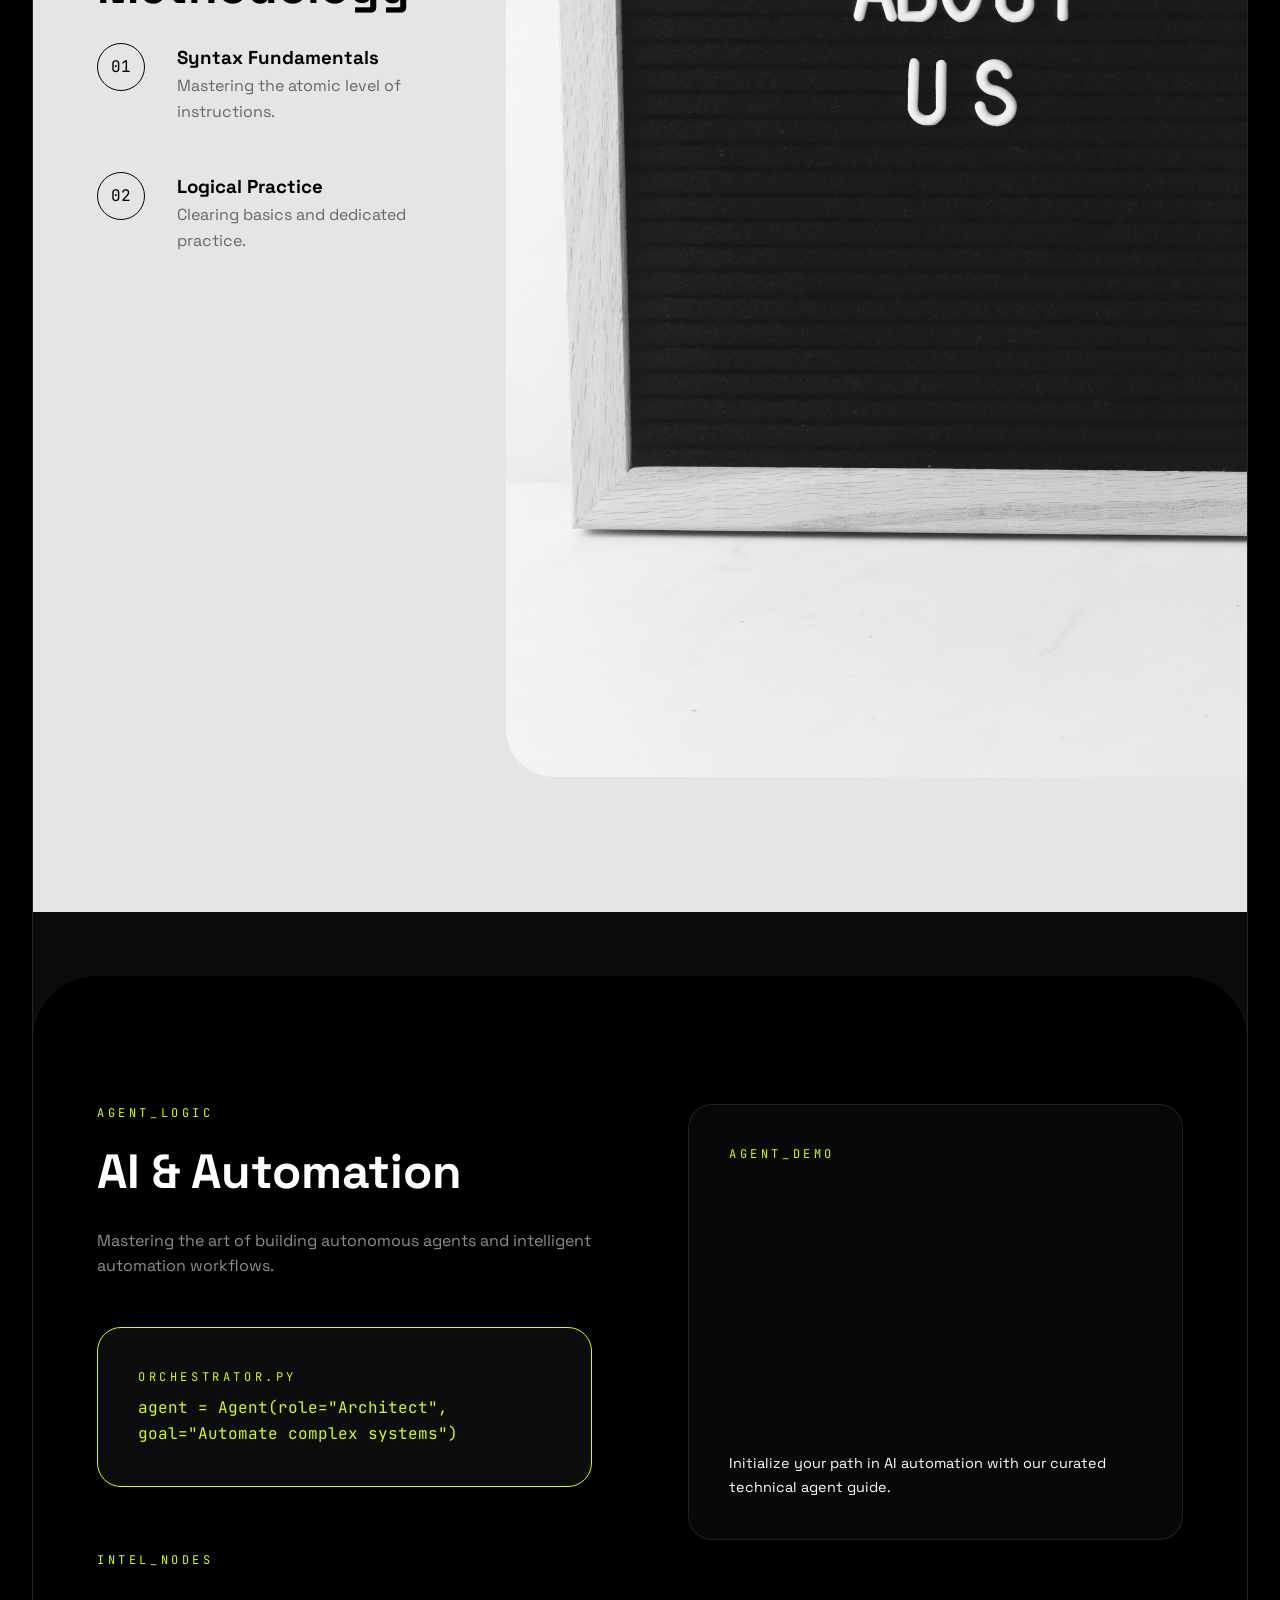
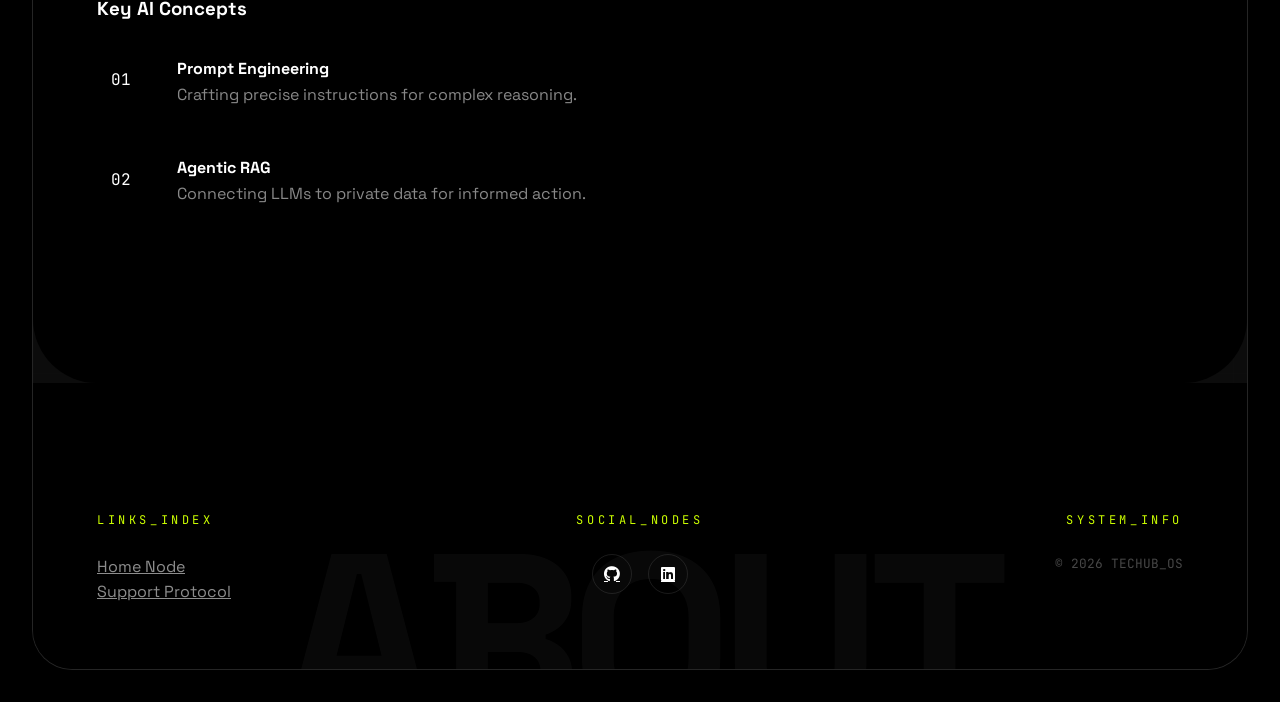
==== commit e47c3243: "feat(ui): redesign about and contact pages with futuristic theme" ====
--- a/html/about.html
+++ b/html/about.html
@@ -5,160 +5,218 @@
     <meta charset="UTF-8">
     <meta http-equiv="X-UA-Compatible" content="IE=edge">
     <meta name="viewport" content="width=device-width, initial-scale=1.0">
-    <meta name="description" content="Learn about Techub, a platform for coding enthusiasts to explore programming languages and techniques.">
-
-    <!-- Font family -->
-    <link href="https://fonts.googleapis.com/css2?family=Roboto:wght@100;400;700&display=swap" rel="stylesheet">
+    <meta name="description" content="Core mission and technical specialization of Techub.">
+
+    <!-- CSS -->
+    <link rel="stylesheet" href="../css/style.css" type="text/css">
 
     <!-- Font Awesome CDN -->
     <link rel="stylesheet" href="https://cdnjs.cloudflare.com/ajax/libs/font-awesome/6.4.2/css/all.min.css">
 
-    <!-- CSS -->
-    <link rel="stylesheet" href="../css/style.css" type="text/css">
-    <link rel="stylesheet" href="../css/footer.css" type="text/css">
-    <link rel="stylesheet" href="../css/about.css" type="text/css">
-
     <!-- Favicon -->
     <link rel="icon" href="../images/codesss.png" type="image/png">
 
-    <title>Techub | About Us</title>
+    <title>Techub | Core Mission</title>
 </head>
 
 <body>
-    <!-- Navigation bar -->
-    <header>
-        <nav class="navbar">
-            <div class="logo">
-                <a href="../index.html">
-                    <img src="../images/codesss.png" alt="Techub Logo">
-                    <span>Techub | Beginner Guide</span>
-                </a>
+    <div class="site-shell">
+        <!-- Navigation bar -->
+        <header>
+            <nav class="navbar">
+                <a href="../index.html" class="logo-box">T</a>
+                <ul class="nav-pill">
+                    <li><a href="../index.html">Home</a></li>
+                    <li><a href="./about.html" class="active">About</a></li>
+                    <li><a href="./contact.html">Contact</a></li>
+                </ul>
+                <div class="nav-status">
+                    <div class="status-tag">
+                        <span class="status-dot"></span>
+                        System Active
+                    </div>
+                    <a href="./contact.html" class="cta-neon">Get Started</a>
+                </div>
+            </nav>
+        </header>
+
+        <main>
+            <!-- Hero Section -->
+            <section class="hero" style="min-height: 60vh; padding-top: 12rem;">
+                <div class="hero-left">
+                    <div class="ai-label">ARCHIVE_DOC_01</div>
+                    <h1 class="hero-title" style="font-size: 5rem;">CORE <span>MISSION</span></h1>
+                    <p class="hero-subtitle">Decoding the complexity of modern architecture for the next generation of engineers.</p>
+                </div>
+                <div class="hero-right">
+                    <div class="glass-card">
+                        <div class="ai-label">MISSION_STATEMENT</div>
+                        <h2 style="font-size: 1.5rem; margin-bottom: 1rem;">Welcome to the Grid</h2>
+                        <p style="color: var(--secondary-white); font-size: 0.9rem;">Techub is a dedicated space for coding enthusiasts. Our mission is to demystify programming and provide a structured path to mastery.</p>
+                    </div>
+                </div>
+            </section>
+
+            <!-- Specialization (Bento Grid) -->
+            <section class="bento-section">
+                <div class="bento-card bento-2x2" style="background: #fff; color: #000;">
+                    <div class="ai-label" style="color: #000;">SPECIALIZATION_STACK</div>
+                    <h2 style="color: #000; font-size: 2.5rem;">Technical Proficiency</h2>
+                    <p style="color: #444;">Our core focus areas for mastering the AI automation craft:</p>
+                    <div style="display: grid; grid-template-columns: 1fr 1fr; gap: 2rem; margin-top: 2rem;">
+                        <div style="display: flex; gap: 1rem; align-items: flex-start;">
+                            <i class="fas fa-robot" style="font-size: 1.5rem; color: var(--neon-lime); background: #000; padding: 1rem; border-radius: 1rem;"></i>
+                            <div>
+                                <h4 style="font-weight: 700;">AI Agents</h4>
+                                <p style="font-size: 0.8rem; color: #666;">Autonomous reasoning and orchestration guides using CrewAI and LangGraph.</p>
+                            </div>
+                        </div>
+                        <div style="display: flex; gap: 1rem; align-items: flex-start;">
+                            <i class="fas fa-cogs" style="font-size: 1.5rem; color: var(--neon-lime); background: #000; padding: 1rem; border-radius: 1rem;"></i>
+                            <div>
+                                <h4 style="font-weight: 700;">Automation</h4>
+                                <p style="font-size: 0.8rem; color: #666;">Hyper-automation workflows connecting LLMs to 6,000+ enterprise apps.</p>
+                            </div>
+                        </div>
+                        <div style="display: flex; gap: 1rem; align-items: flex-start;">
+                            <i class="fas fa-brain" style="font-size: 1.5rem; color: var(--neon-lime); background: #000; padding: 1rem; border-radius: 1rem;"></i>
+                            <div>
+                                <h4 style="font-weight: 700;">Logic & Reasoning</h4>
+                                <p style="font-size: 0.8rem; color: #666;">Implementing Agentic RAG (Retrieval-Augmented Generation) for dynamic data access.</p>
+                            </div>
+                        </div>
+                        <div style="display: flex; gap: 1rem; align-items: flex-start;">
+                            <i class="fas fa-project-diagram" style="font-size: 1.5rem; color: var(--neon-lime); background: #000; padding: 1rem; border-radius: 1rem;"></i>
+                            <div>
+                                <h4 style="font-weight: 700;">System Scaling</h4>
+                                <p style="font-size: 0.8rem; color: #666;">Deploying multi-agent systems at scale using cloud-native architectures.</p>
+                            </div>
+                        </div>
+                    </div>
+                </div>
+
+                <div class="bento-card bento-accent">
+                    <div class="ai-label" style="color: #000;">ACCESS_NODE</div>
+                    <h2 style="color: #000;">100% Open</h2>
+                    <p style="color: #000; opacity: 0.8;">Our documentation is open-source and free for all digital architects. Available 24/7 across all global nodes.</p>
+                </div>
+
+                <div class="bento-card">
+                    <div class="ai-label">EXTERNAL_LINK</div>
+                    <h2>Learning Nodes</h2>
+                    <ul style="list-style: none; padding: 0; margin-top: 1.5rem;">
+                        <li style="margin-bottom: 1rem;"><a href="https://python.langchain.com/" style="color: var(--neon-lime); font-size: 0.9rem;"><i class="fas fa-link"></i> LangChain Documentation</a></li>
+                        <li style="margin-bottom: 1rem;"><a href="https://docs.crewai.com/" style="color: var(--neon-lime); font-size: 0.9rem;"><i class="fas fa-link"></i> CrewAI Framework</a></li>
+                        <li><a href="https://zapier.com/central" style="color: var(--neon-lime); font-size: 0.9rem;"><i class="fas fa-link"></i> Zapier Central AI</a></li>
+                    </ul>
+                </div>
+            </section>
+
+            <!-- Methodology -->
+            <section class="methodology">
+                <div class="methodology-left">
+                    <div class="ai-label" style="color: #000;">TRAINING_PHASE</div>
+                    <h2>Industrial Methodology</h2>
+                    <ul class="methodology-list">
+                        <li class="methodology-item">
+                            <div class="item-num">01</div>
+                            <div>
+                                <h3>Syntax Fundamentals</h3>
+                                <p style="color: #666;">Mastering the atomic level of instructions.</p>
+                            </div>
+                        </li>
+                        <li class="methodology-item">
+                            <div class="item-num">02</div>
+                            <div>
+                                <h3>Logical Practice</h3>
+                                <p style="color: #666;">Clearing basics and dedicated practice.</p>
+                            </div>
+                        </li>
+                    </ul>
+                </div>
+                <div class="methodology-right">
+                    <div style="position: relative;">
+                        <img src="../images/about.jpg" alt="About Image" style="border-radius: 3rem; filter: grayscale(1);">
+                        <div class="glass-card" style="position: absolute; bottom: -2rem; right: -2rem; max-width: 300px;">
+                            <p style="font-style: italic; font-size: 0.9rem;">"Dedicating yourself to the craft is the first step towards digital mastery."</p>
+                        </div>
+                    </div>
+                </div>
+            </section>
+
+            <!-- AI & Automation Specialization Section -->
+            <section class="methodology" style="background: #000; color: #fff; border-radius: 4rem; margin-top: 4rem;">
+                <div class="methodology-left">
+                    <div class="ai-label">AGENT_LOGIC</div>
+                    <h2>AI & Automation</h2>
+                    <p style="color: var(--secondary-white); margin-bottom: 3rem;">Mastering the art of building autonomous agents and intelligent automation workflows.</p>
+                    
+                    <div class="glass-card" style="background: #0c0c0c; border-color: var(--neon-lime); animation: none;">
+                        <div class="ai-label" style="margin-bottom: 0.5rem;">ORCHESTRATOR.PY</div>
+                        <p style="font-family: 'JetBrains Mono'; color: var(--neon-lime);">agent = Agent(role="Architect", goal="Automate complex systems")</p>
+                    </div>
+
+                    <div style="margin-top: 4rem;">
+                        <div class="ai-label">INTEL_NODES</div>
+                        <h3>Key AI Concepts</h3>
+                        <ul class="methodology-list" style="margin-top: 2rem;">
+                            <li class="methodology-item">
+                                <div class="item-num">01</div>
+                                <div>
+                                    <h4 style="color: #fff;">Prompt Engineering</h4>
+                                    <p style="color: #888;">Crafting precise instructions for complex reasoning.</p>
+                                </div>
+                            </li>
+                            <li class="methodology-item">
+                                <div class="item-num">02</div>
+                                <div>
+                                    <h4 style="color: #fff;">Agentic RAG</h4>
+                                    <p style="color: #888;">Connecting LLMs to private data for informed action.</p>
+                                </div>
+                            </li>
+                        </ul>
+                    </div>
+                </div>
+                <div class="methodology-right">
+                    <div class="glass-card" style="background: var(--glass-bg); animation: float 6s infinite ease-in-out;">
+                        <div class="ai-label">AGENT_DEMO</div>
+                        <div class="youtube" style="grid-template-columns: 1fr;">
+                            <iframe src="https://www.youtube.com/embed/PaTfOunC9Sg" style="width: 100%; aspect-ratio: 16/9; border-radius: 1rem; border: none;"></iframe>
+                        </div>
+                        <p style="margin-top: 1.5rem; font-size: 0.9rem;">Initialize your path in AI automation with our curated technical agent guide.</p>
+                    </div>
+                </div>
+            </section>
+        </main>
+
+        <!-- Footer -->
+        <footer>
+            <div class="footer-watermark">ABOUT</div>
+            <div class="footer-content">
+                <div>
+                    <div class="ai-label">LINKS_INDEX</div>
+                    <ul style="list-style: none; padding: 0;">
+                        <li><a href="../index.html" style="color: var(--secondary-white);">Home Node</a></li>
+                        <li><a href="./FAQ.html" style="color: var(--secondary-white);">Support Protocol</a></li>
+                    </ul>
+                </div>
+                <div style="text-align: center;">
+                    <div class="ai-label">SOCIAL_NODES</div>
+                    <div style="display: flex; gap: 1rem; justify-content: center; margin-top: 1rem;">
+                        <a href="https://github.com/keshu23" target="_blank" style="width: 40px; height: 40px; border: 1px solid var(--glass-border); border-radius: 50%; display: flex; align-items: center; justify-content: center; color: #fff;"><i class="fab fa-github"></i></a>
+                        <a href="https://www.linkedin.com/in/keshu23/" target="_blank" style="width: 40px; height: 40px; border: 1px solid var(--glass-border); border-radius: 50%; display: flex; align-items: center; justify-content: center; color: #fff;"><i class="fab fa-linkedin"></i></a>
+                    </div>
+                </div>
+                <div style="text-align: right;">
+                    <div class="ai-label">SYSTEM_INFO</div>
+                    <p style="font-family: 'JetBrains Mono'; font-size: 0.8rem; color: var(--muted-white);">© 2026 TECHUB_OS</p>
+                </div>
             </div>
-            <button class="menu-toggle" aria-controls="primary-navigation" aria-expanded="false">
-                <span class="sr-only">Menu</span>
-                <i class="fas fa-bars"></i>
-            </button>
-            <ul id="primary-navigation" class="nav-links" data-visible="false">
-                <li><a href="../index.html">Home</a></li>
-                <li><a href="./about.html" class="active">About</a></li>
-                <li><a href="./contact.html">Contact</a></li>
-            </ul>
-        </nav>
-    </header>
-
-    <!-- Main content -->
-    <main>
-        <section class="hero-sub">
-            <div class="hero-overlay"></div>
-            <img src="../images/about.jpg" alt="About Techub">
-            <div class="hero-content">
-                <h1>About Techub</h1>
-                <p>Empowering the next generation of developers with clear, concise, and professional coding guides.</p>
-            </div>
-        </section>
-
-        <section class="about-welcome">
-            <div class="section-header">
-                <h2>Welcome to Our Platform</h2>
-                <div class="accent-line"></div>
-            </div>
-            <div class="welcome-grid">
-                <div class="welcome-text">
-                    <p>Techub is a dedicated space for coding enthusiasts, from absolute beginners to those looking to refine their skills. Our mission is to demystify programming and provide a structured path to mastery.</p>
-                    <div class="welcome-links">
-                        <a href="https://www.javatpoint.com/programming-language" class="outline-btn">What is Programming?</a>
-                        <a href="https://www.javatpoint.com/c-programming-language-tutorial" class="outline-btn">Learn Coding Basics</a>
-                    </div>
-                </div>
-                <div class="welcome-stats">
-                    <div class="mini-stat">
-                        <span class="num">100%</span>
-                        <span class="label">Free Content</span>
-                    </div>
-                    <div class="mini-stat">
-                        <span class="num">24/7</span>
-                        <span class="label">Access</span>
-                    </div>
-                </div>
-            </div>
-        </section>
-
-        <section class="specialization-modern">
-            <div class="section-header">
-                <h2>Our Specialization 🔰</h2>
-                <div class="accent-line"></div>
-            </div>
-            <div class="spec-grid">
-                <div class="spec-card">
-                    <i class="fas fa-book-reader"></i>
-                    <h3>Structured Learning</h3>
-                    <p>Curated books and video tutorials to build a solid foundation.</p>
-                </div>
-                <div class="spec-card">
-                    <i class="fas fa-code"></i>
-                    <h3>Code Literacy</h3>
-                    <p>Learn to read and understand complex codebases efficiently.</p>
-                </div>
-                <div class="spec-card">
-                    <i class="fas fa-brain"></i>
-                    <h3>Problem Solving</h3>
-                    <p>Focus on Data Structures, Algorithms, and Design Patterns.</p>
-                </div>
-                <div class="spec-card">
-                    <i class="fas fa-project-diagram"></i>
-                    <h3>Project Based</h3>
-                    <p>Apply your knowledge by building real-world applications.</p>
-                </div>
-            </div>
-        </section>
-    </main>
-
-    <!-- Footer -->
-    <footer id="footer">
-        <div class="f-container">
-            <div class="f-row">
-                <div class="f-column">
-                    <h4>All Languages</h4>
-                    <ul>
-                        <li><a href="https://www.geeksforgeeks.org/java-tutorial/">Java</a></li>
-                        <li><a href="https://www.geeksforgeeks.org/c-plus-plus/">C++</a></li>
-                        <li><a href="https://www.geeksforgeeks.org/python-programming-language/">Python</a></li>
-                        <li><a href="https://www.geeksforgeeks.org/c-programming-language/">C</a></li>
-                    </ul>
-                </div>
-                <div class="f-column">
-                    <h4>Best Field</h4>
-                    <ul>
-                        <li><a href="https://www.freecodecamp.org/news/tag/web-development/">Web Development</a></li>
-                        <li><a href="https://www.freecodecamp.org/news/tag/android-app-development/">Android Development</a></li>
-                        <li><a href="https://www.freecodecamp.org/news/tag/graphic-design/">Graphic Designing</a></li>
-                    </ul>
-                </div>
-                <div class="f-column">
-                    <h4>Help & Support</h4>
-                    <ul>
-                        <li><a href="./about.html">About</a></li>
-                        <li><a href="./FAQ.html">FAQ</a></li>
-                        <li><a href="./privacy_policy.html">Privacy Policy</a></li>
-                        <li><a href="./T&C.html">Terms and Conditions</a></li>
-                    </ul>
-                </div>
-                <div class="f-column">
-                    <h4>Follow Us</h4>
-                    <div class="social-links">
-                        <a href="https://www.facebook.com/" target="_blank"><i class="fab fa-facebook-f"></i></a>
-                        <a href="https://twitter.com/keshav_legend" target="_blank"><i class="fab fa-twitter"></i></a>
-                        <a href="https://www.instagram.com/keshav._.legend/?hl=en" target="_blank"><i class="fab fa-instagram"></i></a>
-                        <a href="https://www.linkedin.com/in/keshav-jha%F0%9F%94%B0-7325a3212/" target="_blank"><i class="fa-brands fa-linkedin"></i></a>
-                    </div>
-                </div>
-            </div>
-        </div>
-        <p class="copyright">Copyright © 2025 Techub. All rights reserved.</p>
-    </footer>
+        </footer>
+    </div>
 
     <!-- JavaScript -->
     <script src="../js/script.js" type="text/javascript"></script>
 </body>
 
-</html>+</html>
--- a/css/style.css
+++ b/css/style.css
@@ -1,934 +1,376 @@
-/* MODERN NAVBAR STYLES */
+@import url('https://fonts.googleapis.com/css2?family=Space+Grotesk:wght@300..700&family=JetBrains+Mono:wght@400;700&display=swap');
+
 :root {
-    --primary-color: #6366f1;
-    --secondary-color: #8b5cf6;
-    --accent-color: #10b981;
-    --dark-bg: #0f172a;
-    --card-bg: #ffffff;
-    --text-primary: #1e293b;
-    --text-secondary: #64748b;
-    --gradient-1: linear-gradient(135deg, #667eea 0%, #764ba2 100%);
-    --gradient-2: linear-gradient(135deg, #f093fb 0%, #f5576c 100%);
-    --shadow-sm: 0 2px 8px rgba(0, 0, 0, 0.1);
-    --shadow-md: 0 4px 16px rgba(0, 0, 0, 0.15);
-    --shadow-lg: 0 8px 32px rgba(0, 0, 0, 0.2);
-}
-
-.navbar {
-    display: flex;
-    justify-content: space-between;
-    align-items: center;
-    background: rgba(15, 23, 42, 0.95);
-    backdrop-filter: blur(10px);
-    line-height: 6vh;
-    padding: 8px 2rem;
-    position: fixed;
-    width: 100%;
-    top: 0;
-    z-index: 1000;
-    transition: all 0.3s ease;
-    box-shadow: var(--shadow-md);
-    border-bottom: 1px solid rgba(255, 255, 255, 0.1);
-}
-
-.navbar.scrolled {
-    padding: 5px 2rem;
-    background: rgba(15, 23, 42, 0.98);
-    box-shadow: var(--shadow-lg);
-}
-
-.logo {
-    display: flex;
-    align-items: center;
-    justify-content: center;
-    margin-left: 1rem;
-}
-
-.logo a {
-    display: flex;
-    align-items: center;
-    flex-wrap: nowrap;
-    text-decoration: none;
-    transition: transform 0.3s ease;
-}
-
-.logo a:hover {
-    transform: scale(1.05);
-}
-
-.logo img {
-    width: 35px;
-    height: 35px;
-    margin-right: 0.75rem;
-    border-radius: 50%;
-    box-shadow: 0 0 15px rgba(99, 102, 241, 0.5);
-    transition: all 0.3s ease;
-}
-
-.logo img:hover {
-    box-shadow: 0 0 25px rgba(99, 102, 241, 0.8);
-}
-
-.logo a span {
-    color: #fff;
-    font-size: 1.1rem;
-    font-weight: 700;
-    background: linear-gradient(135deg, #667eea 0%, #764ba2 100%);
-    -webkit-background-clip: text;
-    -webkit-text-fill-color: transparent;
-    background-clip: text;
-    letter-spacing: 0.5px;
-}
-
-.menu-toggle {
-    display: none;
-    background: none;
-    border: none;
-    color: #fff;
-    font-size: 1.8rem;
-    cursor: pointer;
-    padding: 0.5rem;
-    border-radius: 8px;
-    transition: all 0.3s ease;
-}
-
-.menu-toggle:hover {
-    background-color: rgba(99, 102, 241, 0.2);
-    transform: rotate(90deg);
-}
-
-.menu-toggle:focus {
-    outline: 2px solid #6366f1;
-}
-
-.nav-links {
-    list-style: none;
-    display: flex;
-    align-items: center;
-    justify-content: center;
-    margin-right: 1rem;
-    padding: 0;
-    gap: 2rem;
-}
-
-.nav-links a {
-    color: #fff;
-    text-decoration: none;
-    font-size: 1rem;
-    font-weight: 600;
-    padding: 0.6rem 1.2rem;
-    border-radius: 8px;
-    transition: all 0.2s ease-in-out;
-    display: flex;
-    align-items: center;
-    justify-content: center;
-}
-
-.nav-links a:hover {
-    background-color: rgba(255, 255, 255, 0.1);
-    color: #fff;
-}
-
-.nav-links a.active {
-    background: var(--gradient-1);
-    color: #fff;
-    font-weight: 700;
-}
-
-.sr-only {
-    position: absolute;
-    width: 1px;
-    height: 1px;
-    padding: 0;
-    margin: -1px;
-    overflow: hidden;
-    clip: rect(0, 0, 0, 0);
-    white-space: nowrap;
-    border: 0;
-}
-
-/* General styles */
+    --obsidian-base: #0a0a0a;
+    --obsidian-surface: #0c0c0c;
+    --neon-lime: #ccff00;
+    --emerald-glow: #10b981;
+    --primary-white: #ebebeb;
+    --secondary-white: rgba(235, 235, 235, 0.6);
+    --muted-white: rgba(235, 235, 235, 0.3);
+    --glass-bg: rgba(255, 255, 255, 0.03);
+    --glass-border: rgba(255, 255, 255, 0.1);
+    --shadow-neon: 0 0 30px rgba(204, 255, 0, 0.2);
+    --transition-base: all 0.4s cubic-bezier(0.4, 0, 0.2, 1);
+}
+
 * {
     margin: 0;
     padding: 0;
     box-sizing: border-box;
-}
-
-html {
     scroll-behavior: smooth;
 }
 
 body {
-    font-family: 'Inter', 'Roboto', sans-serif;
-    margin: 0;
-    padding-top: 70px;
-    line-height: 1.7;
-    color: var(--text-primary);
-    background: linear-gradient(135deg, #f5f7fa 0%, #c3cfe2 100%);
+    background-color: #000000;
+    color: var(--primary-white);
+    font-family: 'Space Grotesk', sans-serif;
+    line-height: 1.6;
+    overflow-x: hidden;
+    padding: 2rem;
+}
+
+/* Floating Shell Architecture */
+.site-shell {
+    max-width: 1600px;
+    margin: 0 auto;
+    background-color: var(--obsidian-surface);
+    border-radius: 2.5rem;
+    position: relative;
+    overflow: hidden;
+    border: 1px solid var(--glass-border);
+    box-shadow: 0 25px 50px -12px rgba(0, 0, 0, 0.5);
+}
+
+/* Background Grid & Noise */
+.site-shell::before {
+    content: '';
+    position: absolute;
+    inset: 0;
+    background-image: 
+        linear-gradient(var(--glass-border) 1px, transparent 1px),
+        linear-gradient(90deg, var(--glass-border) 1px, transparent 1px);
+    background-size: 60px 60px;
+    opacity: 0.05;
+    pointer-events: none;
+    z-index: 0;
+}
+
+/* Navigation */
+header {
+    position: absolute;
+    top: 2rem;
+    left: 0;
+    right: 0;
+    z-index: 100;
+    background: transparent;
+}
+
+.navbar {
+    padding: 0 3rem;
+    display: flex;
+    justify-content: space-between;
+    align-items: center;
+}
+
+.logo-box {
+    background-color: var(--neon-lime);
+    color: #000;
+    width: 48px;
+    height: 48px;
+    display: flex;
+    align-items: center;
+    justify-content: center;
+    font-weight: 800;
+    font-size: 1.5rem;
+    border-radius: 0.75rem;
+    text-decoration: none;
+}
+
+.nav-pill {
+    background: var(--glass-bg);
+    backdrop-filter: blur(16px);
+    border: 1px solid var(--glass-border);
+    padding: 0.5rem;
+    border-radius: 9999px;
+    display: flex;
+    gap: 0.5rem;
+    list-style: none;
+}
+
+.nav-pill a {
+    color: var(--secondary-white);
+    text-decoration: none;
+    padding: 0.5rem 1.5rem;
+    border-radius: 9999px;
+    font-weight: 500;
+    transition: var(--transition-base);
+    font-size: 0.9rem;
+}
+
+.nav-pill a:hover, .nav-pill a.active {
+    color: var(--primary-white);
+    background: rgba(255, 255, 255, 0.05);
+}
+
+.nav-status {
+    display: flex;
+    align-items: center;
+    gap: 1.5rem;
+}
+
+.status-tag {
+    font-family: 'JetBrains Mono', monospace;
+    font-size: 10px;
+    text-transform: uppercase;
+    letter-spacing: 0.2em;
+    display: flex;
+    align-items: center;
+    gap: 0.5rem;
+}
+
+.status-dot {
+    width: 6px;
+    height: 6px;
+    background-color: var(--neon-lime);
+    border-radius: 50%;
+    animation: pulse 2s infinite;
+}
+
+@keyframes pulse {
+    0% { transform: scale(1); opacity: 1; box-shadow: 0 0 0 0 rgba(204, 255, 0, 0.7); }
+    70% { transform: scale(1.1); opacity: 0.7; box-shadow: 0 0 0 10px rgba(204, 255, 0, 0); }
+    100% { transform: scale(1); opacity: 1; box-shadow: 0 0 0 0 rgba(204, 255, 0, 0); }
+}
+
+.cta-neon {
+    background-color: var(--neon-lime);
+    color: #000;
+    padding: 0.75rem 1.5rem;
+    border-radius: 9999px;
+    font-weight: 700;
+    text-decoration: none;
+    transition: var(--transition-base);
+    box-shadow: var(--shadow-neon);
+    font-size: 0.9rem;
+}
+
+.cta-neon:hover {
+    transform: scale(1.05);
+    filter: brightness(1.1);
+}
+
+/* Hero Section */
+.hero {
     min-height: 100vh;
-}
-
-main {
-    max-width: 1400px;
-    margin: 0 auto;
-    padding: 2rem;
-}
-
-section {
-    margin: 3rem 0;
-    padding: 2.5rem;
-    background: var(--card-bg);
-    border-radius: 16px;
-    box-shadow: var(--shadow-md);
-    transition: all 0.3s ease;
-    animation: fadeInUp 0.6s ease-out;
-}
-
-section:hover {
-    transform: translateY(-5px);
-    box-shadow: var(--shadow-lg);
-}
-
-@keyframes fadeInUp {
-    from {
-        opacity: 0;
-        transform: translateY(30px);
-    }
-    to {
-        opacity: 1;
-        transform: translateY(0);
-    }
-}
-
-h1 {
-    color: var(--text-primary);
-    font-size: 2.5rem;
+    display: grid;
+    grid-template-columns: repeat(12, 1fr);
+    padding: 10rem 4rem 4rem;
+    gap: 4rem;
+    position: relative;
+    z-index: 1;
+}
+
+.hero-left {
+    grid-column: span 7;
+    display: flex;
+    flex-direction: column;
+    justify-content: center;
+}
+
+.ai-label {
+    font-family: 'JetBrains Mono', monospace;
+    color: var(--neon-lime);
+    font-size: 0.75rem;
     margin-bottom: 1.5rem;
-    font-weight: 800;
-    background: var(--gradient-1);
+    letter-spacing: 0.3em;
+}
+
+.hero-title {
+    font-size: 7.5rem;
+    line-height: 0.85;
+    font-weight: 700;
+    letter-spacing: -0.06em;
+    margin-bottom: 2rem;
+}
+
+.hero-title span {
+    font-style: italic;
+    background: linear-gradient(to right, var(--neon-lime), #fff);
     -webkit-background-clip: text;
     -webkit-text-fill-color: transparent;
-    background-clip: text;
-    text-align: center;
-    position: relative;
-    padding-bottom: 1rem;
-}
-
-h1::after {
-    content: '';
-    position: absolute;
-    bottom: 0;
-    left: 50%;
-    transform: translateX(-50%);
-    width: 100px;
-    height: 4px;
-    background: var(--gradient-1);
-    border-radius: 2px;
-}
-
-h2 {
-    color: var(--text-primary);
-    font-size: 1.8rem;
-    margin-bottom: 1rem;
-    font-weight: 700;
-    margin-top: 1.5rem;
-}
-
-p, ul {
-    font-size: 1.05rem;
-    margin: 0.75rem 0;
-    color: var(--text-secondary);
-    line-height: 1.8;
-}
-
-ul {
-    padding-left: 2rem;
-}
-
-ul li {
-    margin: 0.5rem 0;
-    position: relative;
-}
-
-ul li::marker {
-    color: var(--accent-color);
-}
-
-img {
-    max-width: 100%;
-    height: auto;
-    display: block;
-    margin: 1.5rem auto;
-    border-radius: 12px;
-    box-shadow: var(--shadow-sm);
-}
-
-.youtube {
-    display: grid;
-    grid-template-columns: repeat(auto-fit, minmax(300px, 1fr));
-    gap: 1.5rem;
-    margin-top: 1.5rem;
-}
-
-.youtube iframe {
-    width: 100%;
-    aspect-ratio: 16 / 9;
-    border-radius: 12px;
-    box-shadow: var(--shadow-md);
-    transition: all 0.3s ease;
-}
-
-.youtube iframe:hover {
-    transform: scale(1.02);
-    box-shadow: var(--shadow-lg);
-}
-
-a {
-    color: var(--primary-color);
-    text-decoration: none;
-    font-weight: 600;
-    transition: all 0.3s ease;
-}
-
-a:hover {
-    color: var(--secondary-color);
-    text-decoration: none;
-}
-
-/* Hero Section Enhancement */
-.hero {
-    position: relative;
-    overflow: hidden;
-    padding: 0;
-    min-height: 500px;
-    display: flex;
-    align-items: center;
-    justify-content: center;
-}
-
-.hero-overlay {
-    position: absolute;
-    top: 0;
-    left: 0;
-    width: 100%;
-    height: 100%;
-    background: linear-gradient(135deg, rgba(15, 23, 42, 0.8) 0%, rgba(99, 102, 241, 0.4) 100%);
-    z-index: 1;
-}
-
-.hero img {
-    position: absolute;
-    top: 0;
-    left: 0;
-    width: 100%;
-    height: 100%;
-    object-fit: cover;
-    z-index: 0;
-    margin: 0;
-    border-radius: 0;
-}
-
-.hero .text-content {
-    position: relative;
-    z-index: 2;
-    text-align: center;
-    padding: 4rem 2rem;
-    max-width: 900px;
-    margin: 0 auto;
-    background: none;
-    border-radius: 0;
-}
-
-.hero-title {
-    font-size: 3.5rem;
-    font-weight: 800;
-    color: #fff;
-    margin-bottom: 1.5rem;
-    line-height: 1.2;
-    background: linear-gradient(to right, #fff, #cbd5e1);
-    -webkit-background-clip: text;
-    -webkit-text-fill-color: transparent;
-    text-shadow: none;
 }
 
 .hero-subtitle {
     font-size: 1.25rem;
-    color: #e2e8f0 !important;
-    margin-bottom: 2.5rem;
-    max-width: 700px;
-    margin-left: auto;
-    margin-right: auto;
-}
-
-.hero-features {
-    display: flex;
+    color: var(--secondary-white);
+    max-width: 500px;
+    margin-bottom: 3rem;
+}
+
+.hero-right {
+    grid-column: span 5;
+    display: flex;
+    align-items: center;
     justify-content: center;
+    position: relative;
+}
+
+.glass-card {
+    background: var(--glass-bg);
+    backdrop-filter: blur(16px);
+    border: 1px solid var(--glass-border);
+    border-radius: 1.5rem;
+    padding: 2.5rem;
+    animation: float 6s infinite ease-in-out;
+    width: 100%;
+}
+
+@keyframes float {
+    0%, 100% { transform: translateY(0); }
+    50% { transform: translateY(-20px); }
+}
+
+/* Bento Grid */
+.bento-section {
+    padding: 4rem;
+    display: grid;
+    grid-template-columns: repeat(4, 1fr);
+    grid-auto-rows: minmax(200px, auto);
+    gap: 2rem;
+    z-index: 1;
+    position: relative;
+}
+
+.bento-card {
+    background: var(--glass-bg);
+    border: 1px solid var(--glass-border);
+    border-radius: 2.5rem;
+    padding: 2.5rem;
+    transition: var(--transition-base);
+}
+
+.bento-card:hover {
+    border-color: rgba(204, 255, 0, 0.4);
+}
+
+.bento-2x2 { grid-column: span 2; grid-row: span 2; }
+.bento-1x2 { grid-row: span 2; }
+.bento-accent { background: var(--neon-lime); color: #000; }
+
+.bento-card h2 {
+    font-size: 1.5rem;
+    margin-bottom: 1rem;
+}
+
+/* Methodology Section */
+.methodology {
+    background-color: #e5e5e5;
+    color: #000;
+    border-radius: 4rem 4rem 0 0;
+    padding: 8rem 4rem;
+    display: grid;
+    grid-template-columns: 1fr 1fr;
+    gap: 6rem;
+    z-index: 1;
+    position: relative;
+}
+
+.methodology h2 {
+    font-size: 3rem;
+    line-height: 1;
+    margin-bottom: 2rem;
+}
+
+.methodology-list {
+    list-style: none;
+}
+
+.methodology-item {
+    display: flex;
     gap: 2rem;
     margin-bottom: 3rem;
-    flex-wrap: wrap;
-}
-
-.hero-features span {
-    background: rgba(255, 255, 255, 0.1);
-    padding: 0.75rem 1.5rem;
-    border-radius: 50px;
-    backdrop-filter: blur(5px);
-    border: 1px solid rgba(255, 255, 255, 0.2);
-    font-size: 0.95rem;
+    align-items: flex-start;
+}
+
+.item-num {
+    font-family: 'JetBrains Mono', monospace;
+    width: 48px;
+    height: 48px;
+    border: 1px solid #000;
+    border-radius: 50%;
+    display: flex;
+    align-items: center;
+    justify-content: center;
+    flex-shrink: 0;
+}
+
+/* Footer */
+footer {
+    background-color: #000;
+    padding: 8rem 4rem 4rem;
+    position: relative;
+    overflow: hidden;
+}
+
+.footer-watermark {
+    position: absolute;
+    top: 4rem;
+    left: 0;
+    right: 0;
+    font-size: 15rem;
+    font-weight: 900;
     color: #fff;
-    display: flex;
-    align-items: center;
-    gap: 0.5rem;
-}
-
-.cta-button {
-    display: inline-flex;
-    align-items: center;
-    gap: 0.75rem;
-    background: var(--gradient-1);
-    color: #fff !important;
-    padding: 1.25rem 2.5rem;
-    border-radius: 50px;
-    font-size: 1.1rem;
-    font-weight: 700;
-    transition: all 0.3s cubic-bezier(0.4, 0, 0.2, 1);
-    box-shadow: 0 10px 25px rgba(99, 102, 241, 0.4);
-}
-
-.cta-button:hover {
-    transform: translateY(-3px) scale(1.02);
-    box-shadow: 0 15px 35px rgba(99, 102, 241, 0.6);
-    color: #fff;
-}
-
-/* Stats Section */
-.stats-section {
+    opacity: 0.03;
+    text-align: center;
+    pointer-events: none;
+    letter-spacing: -0.05em;
+}
+
+.footer-content {
+    position: relative;
+    z-index: 1;
     display: grid;
     grid-template-columns: repeat(3, 1fr);
-    gap: 2rem;
-    margin: -3rem auto 3rem;
-    position: relative;
-    z-index: 10;
-    max-width: 1000px;
-    padding: 2.5rem;
-    background: #fff;
-    border-radius: 20px;
-    box-shadow: var(--shadow-lg);
-}
-
-.stat-item {
+    gap: 4rem;
+}
+
+.footer-cta {
+    grid-column: span 3;
     text-align: center;
-    display: flex;
-    flex-direction: column;
-    align-items: center;
-}
-
-.stat-item i {
-    font-size: 2.5rem;
-    margin-bottom: 1rem;
-    background: var(--gradient-1);
-    -webkit-background-clip: text;
-    -webkit-text-fill-color: transparent;
-}
-
-.stat-number {
-    font-size: 2.5rem;
+    margin-bottom: 6rem;
+}
+
+.massive-btn {
+    background-color: var(--neon-lime);
+    color: #000;
+    padding: 2rem 4rem;
+    font-size: 2rem;
     font-weight: 800;
-    color: var(--text-primary);
-    line-height: 1;
-    margin-bottom: 0.25rem;
-}
-
-.stat-label {
-    font-size: 1rem;
-    color: var(--text-secondary);
-    font-weight: 600;
-    text-transform: uppercase;
-    letter-spacing: 1px;
-}
-
-/* Section Header */
-.section-header {
-    text-align: center;
-    margin-bottom: 3rem;
-}
-
-.section-header p {
-    font-size: 1.2rem;
-    color: var(--text-secondary);
-    max-width: 600px;
-    margin: 0 auto;
-}
-
-.languages {
-    background: linear-gradient(135deg, #0f172a 0%, #1e293b 100%);
-    color: #fff;
-    padding: 5rem 2rem;
-}
-
-.languages-grid {
-    display: grid;
-    grid-template-columns: repeat(auto-fit, minmax(320px, 1fr));
-    gap: 2.5rem;
-    margin-top: 3rem;
-}
-
-.language-card {
-    background: rgba(255, 255, 255, 0.05);
-    padding: 2.5rem;
-    margin: 0;
-    border-radius: 20px;
-    backdrop-filter: blur(10px);
-    border: 1px solid rgba(255, 255, 255, 0.1);
-    transition: all 0.4s cubic-bezier(0.175, 0.885, 0.32, 1.275);
-    display: flex;
-    flex-direction: column;
-}
-
-.language-card.featured {
-    background: rgba(99, 102, 241, 0.1);
-    border-color: rgba(99, 102, 241, 0.3);
-    transform: scale(1.05);
-    z-index: 1;
-    box-shadow: 0 20px 40px rgba(0, 0, 0, 0.3);
-}
-
-.language-card:hover {
-    background: rgba(255, 255, 255, 0.1);
-    transform: translateY(-10px) scale(1.02);
-    box-shadow: 0 25px 50px rgba(0, 0, 0, 0.4);
-    border-color: rgba(255, 255, 255, 0.2);
-}
-
-.language-card h2 {
-    color: #fff;
-    margin-top: 0;
-    font-size: 1.75rem;
-    margin-bottom: 1.5rem;
-    display: flex;
-    align-items: center;
-    gap: 1rem;
-}
-
-.language-card h2 i {
-    color: var(--primary-color);
-    font-size: 2rem;
-}
-
-.language-card.featured h2 i {
-    color: #fff;
-}
-
-.card-content p {
-    color: #cbd5e1 !important;
-    margin: 1.25rem 0;
-    display: flex; 
-    align-items: flex-start;
-    gap: 1rem;
-    line-height: 1.6;
-}
-
-.card-content p i {
-    color: var(--accent-color);
-    margin-top: 0.25rem;
-    flex-shrink: 0;
-}
-
-.language-card.featured .card-content p i {
-    color: #fff;
-}
-
-/* JavaScript Section */
-.js-content {
-    display: grid;
-    grid-template-columns: 1.2fr 1fr;
-    gap: 3rem;
-    align-items: center;
-}
-
-.code-window {
-    background: #0f172a;
-    border-radius: 12px;
-    overflow: hidden;
-    box-shadow: var(--shadow-lg);
-    margin-top: 2rem;
-}
-
-.code-header {
-    background: #1e293b;
-    padding: 0.75rem 1rem;
-    display: flex;
-    align-items: center;
-    gap: 0.5rem;
-}
-
-.dot {
-    width: 12px;
-    height: 12px;
-    border-radius: 50%;
-}
-
-.dot.red { background: #ef4444; }
-.dot.yellow { background: #f59e0b; }
-.dot.green { background: #10b981; }
-
-.file-name {
-    color: #94a3b8;
-    font-size: 0.85rem;
-    margin-left: 0.5rem;
-    font-family: monospace;
-}
-
-.code-example {
-    background: transparent;
-    border: none;
-    margin: 0;
-    padding: 1.5rem;
-}
-
-.youtube-grid {
-    display: flex;
-    flex-direction: column;
-    gap: 1.5rem;
-}
-
-.youtube-grid iframe {
-    width: 100%;
-    aspect-ratio: 16 / 9;
-    border-radius: 12px;
-    box-shadow: var(--shadow-md);
-}
-
-/* React Section */
-.react-section {
-    background: linear-gradient(135deg, #f8fafc 0%, #e2e8f0 100%);
-}
-
-.react-container {
-    display: grid;
-    grid-template-columns: 1fr 1fr;
-    gap: 4rem;
-    align-items: center;
-}
-
-.react-features {
-    display: flex;
-    flex-direction: column;
-    gap: 2rem;
-    margin-top: 2.5rem;
-}
-
-.react-feature {
-    display: flex;
-    gap: 1.5rem;
-    align-items: flex-start;
-}
-
-.react-feature i {
-    font-size: 1.5rem;
-    color: #61dafb;
-    background: #20232a;
-    padding: 1rem;
-    border-radius: 12px;
-    flex-shrink: 0;
-}
-
-.react-feature h3 {
-    margin: 0 0 0.5rem;
-    font-size: 1.25rem;
-    color: var(--text-primary);
-}
-
-.react-feature p {
-    margin: 0;
-    font-size: 0.95rem;
-}
-
-.react-visual img {
-    width: 100%;
-    filter: drop-shadow(0 20px 40px rgba(0, 0, 0, 0.1));
-    transition: transform 0.5s ease;
-}
-
-.react-visual img:hover {
-    transform: scale(1.05) rotate(2deg);
-}
-
-/* Learning Section */
-.learning-grid {
-    display: grid;
-    grid-template-columns: 1fr 1.5fr;
-    gap: 4rem;
-    align-items: center;
-}
-
-.learning-tips {
-    display: flex;
-    flex-direction: column;
-    gap: 1.5rem;
-}
-
-.tip-item {
-    display: flex;
-    gap: 1.25rem;
-    align-items: center;
-    background: #f8fafc;
-    padding: 1.5rem;
-    border-radius: 12px;
-    border-left: 4px solid var(--primary-color);
-    transition: transform 0.3s ease;
-}
-
-.tip-item:hover {
-    transform: translateX(10px);
-}
-
-.tip-item i {
-    color: var(--accent-color);
-    font-size: 1.25rem;
-}
-
-.channel-btn {
-    display: inline-flex;
-    align-items: center;
-    gap: 0.75rem;
-    background: #ff0000;
-    color: #fff !important;
-    padding: 1rem 2rem;
-    border-radius: 50px;
-    font-weight: 700;
-    margin-top: 1rem;
-    align-self: flex-start;
-}
-
-@media (max-width: 992px) {
-    .js-content, .react-container, .learning-grid {
-        grid-template-columns: 1fr;
-        gap: 3rem;
-    }
-    
-    .react-visual {
-        order: -1;
-    }
-}
-
-/* Icon Styling */
-h1 i, h2 i {
-    margin-right: 0.5rem;
-    color: var(--primary-color);
-}
-
-.languages h1 i, .languages h2 i {
-    color: #fff;
-}
-
-p i {
-    color: var(--accent-color);
-    margin-right: 0.5rem;
-}
-
-.languages p i {
-    color: #fff;
-}
-
-/* Tablet and larger phones (max-width: 768px) */
+    border-radius: 9999px;
+    text-decoration: none;
+    display: inline-block;
+    transition: var(--transition-base);
+}
+
+.massive-btn:hover {
+    transform: translateY(-10px);
+    box-shadow: 0 20px 40px rgba(204, 255, 0, 0.3);
+}
+
+@media (max-width: 1200px) {
+    .hero-title { font-size: 5rem; }
+    .hero { grid-template-columns: 1fr; padding-top: 8rem; }
+    .hero-left, .hero-right { grid-column: span 1; }
+    .bento-section { grid-template-columns: repeat(2, 1fr); }
+    .methodology { grid-template-columns: 1fr; }
+}
+
 @media (max-width: 768px) {
-    .navbar {
-        padding: 8px 1rem;
-    }
-
-    .menu-toggle {
-        display: block;
-    }
-
-    .nav-links {
-        display: none;
-        flex-direction: column;
-        width: 100%;
-        background: rgba(15, 23, 42, 0.98);
-        backdrop-filter: blur(10px);
-        position: absolute;
-        top: 100%;
-        left: 0;
-        padding: 1.5rem;
-        margin-right: 0;
-        gap: 0.75rem;
-        animation: slideDown 0.3s ease-out;
-        box-shadow: var(--shadow-lg);
-        border-top: 1px solid rgba(255, 255, 255, 0.1);
-    }
-
-    @keyframes slideDown {
-        from {
-            opacity: 0;
-            transform: translateY(-10px);
-        }
-        to {
-            opacity: 1;
-            transform: translateY(0);
-        }
-    }
-
-    .nav-links[data-visible="true"] {
-        display: flex;
-    }
-
-    .nav-links li {
-        margin: 0.5rem 0;
-    }
-
-    .nav-links a {
-        padding: 1rem;
-        width: 100%;
-        text-align: center;
-        background-color: rgba(255, 255, 255, 0.05);
-        border-radius: 8px;
-    }
-
-    body {
-        padding-top: 60px;
-    }
-
-    main {
-        padding: 1rem;
-    }
-
-    section {
-        padding: 1.5rem;
-        margin: 2rem 0;
-    }
-
-    h1 {
-        font-size: 2rem;
-    }
-
-    h1::after {
-        width: 80px;
-    }
-
-    h2 {
-        font-size: 1.5rem;
-    }
-
-    p, ul {
-        font-size: 0.95rem;
-    }
-
-    .hero {
-        min-height: 400px;
-    }
-
-    .hero-title {
-        font-size: 2.5rem;
-    }
-
-    .hero-subtitle {
-        font-size: 1.1rem;
-        margin-bottom: 2rem;
-    }
-
-    .stats-section {
-        grid-template-columns: 1fr;
-        margin: 2rem 0;
-        padding: 1.5rem;
-    }
-
-    .stat-number {
-        font-size: 2rem;
-    }
-
-    .hero img {
-        max-height: none;
-    }
-
-    .text-content {
-        padding: 3rem 1rem;
-    }
-
-    .text-content p {
-        font-size: 0.95rem;
-    }
-
-    .youtube {
-        grid-template-columns: 1fr;
-    }
-
-    .youtube iframe {
-        max-width: 100%;
-    }
-
-    .languages h2 {
-        font-size: 1.5rem;
-    }
-}
-
-/* Small phones (max-width: 576px) */
-@media (max-width: 576px) {
-    .navbar {
-        padding: 8px 0.75rem;
-    }
-
-    .logo {
-        margin-left: 0.5rem;
-    }
-
-    .logo img {
-        width: 28px;
-        height: 28px;
-        margin-right: 0.5rem;
-    }
-
-    .logo a span {
-        font-size: 0.95rem;
-    }
-
-    .menu-toggle {
-        font-size: 1.5rem;
-    }
-
-    .nav-links {
-        padding: 1rem;
-        margin-right: 0;
-    }
-
-    body {
-        padding-top: 55px;
-    }
-
-    main {
-        padding: 0.75rem;
-    }
-
-    section {
-        padding: 1.25rem;
-        margin: 1.5rem 0;
-    }
-
-    h1 {
-        font-size: 1.75rem;
-    }
-
-    h1::after {
-        width: 60px;
-    }
-
-    h2 {
-        font-size: 1.3rem;
-    }
-
-    p, ul {
-        font-size: 0.9rem;
-    }
-
-    .text-content p {
-        font-size: 0.9rem;
-    }
-
-    .youtube iframe {
-        max-width: 100%;
-    }
-
-    .languages h2 {
-        font-size: 1.3rem;
-    }
-}+    body { padding: 1rem; }
+    .hero-title { font-size: 3.5rem; }
+    .bento-section { grid-template-columns: 1fr; }
+    .navbar { padding: 0 1rem; }
+    .nav-pill { display: none; }
+    .footer-content { grid-template-columns: 1fr; }
+}
